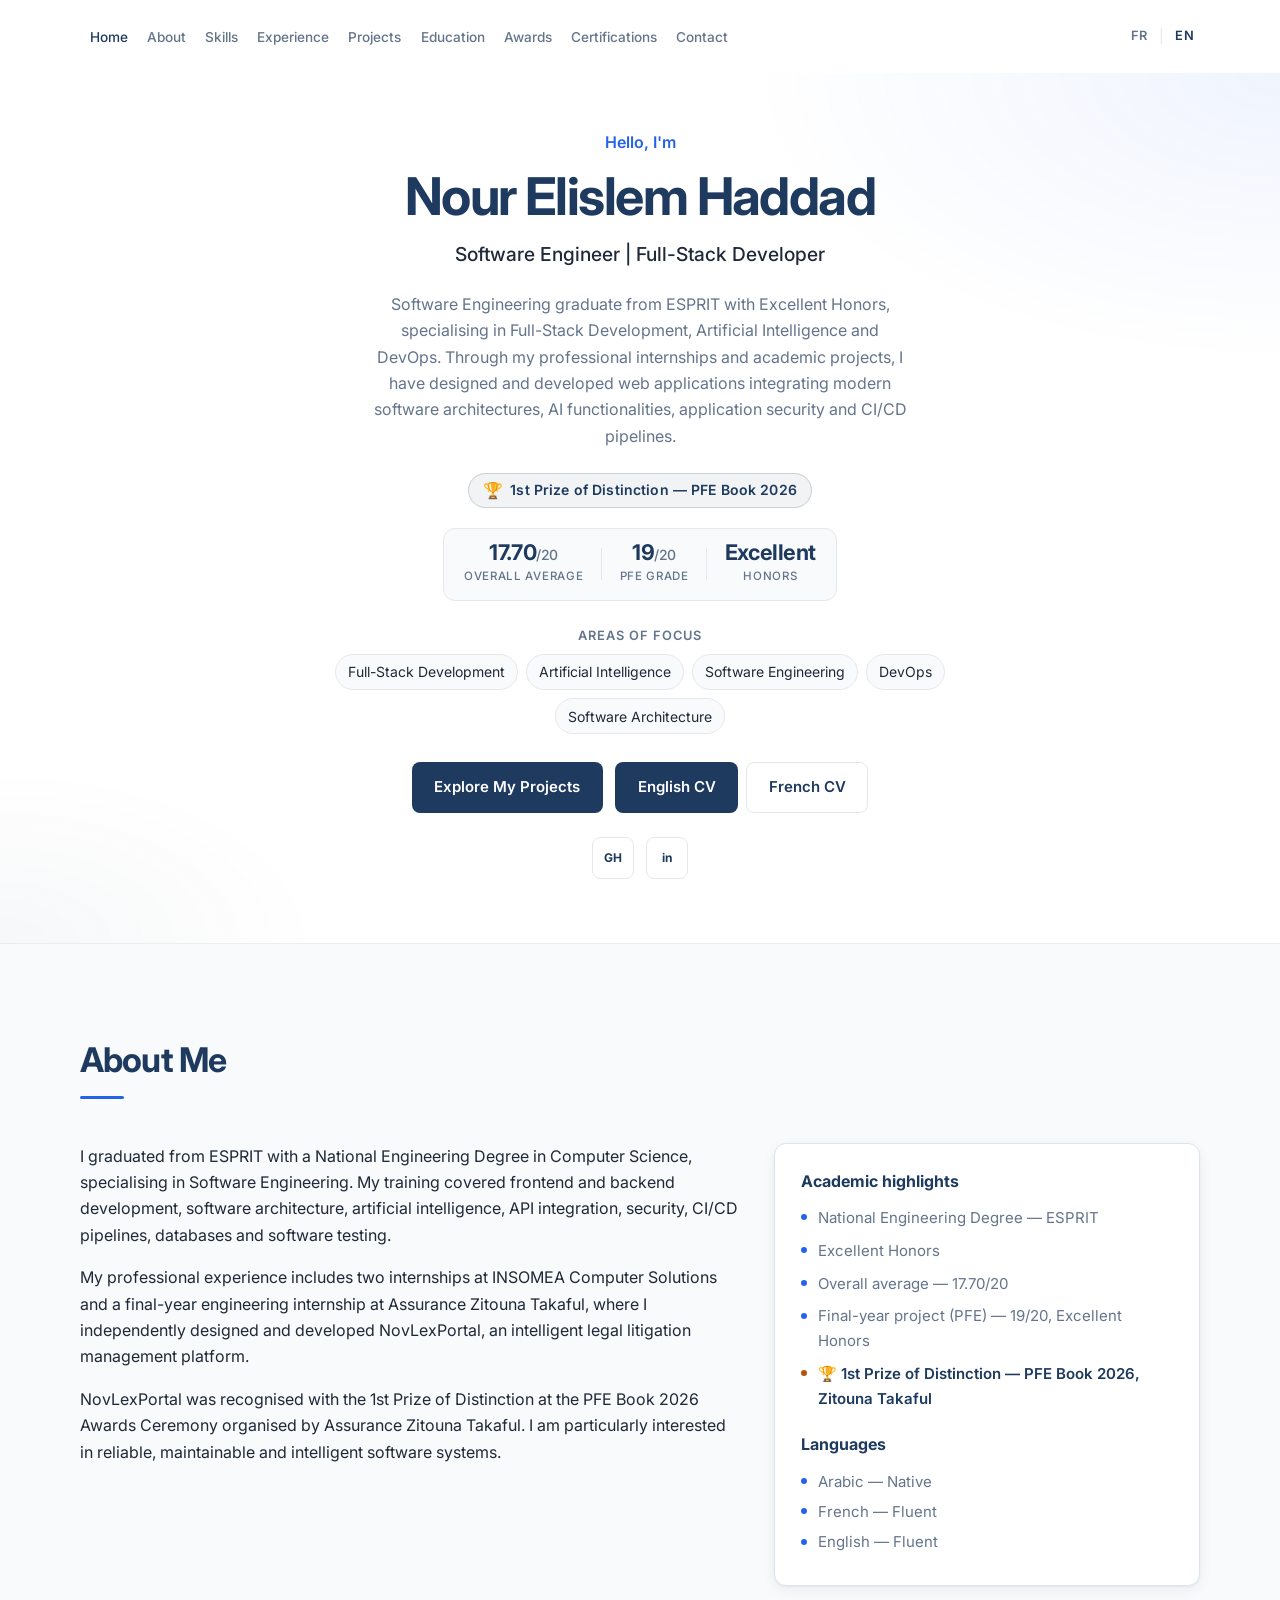
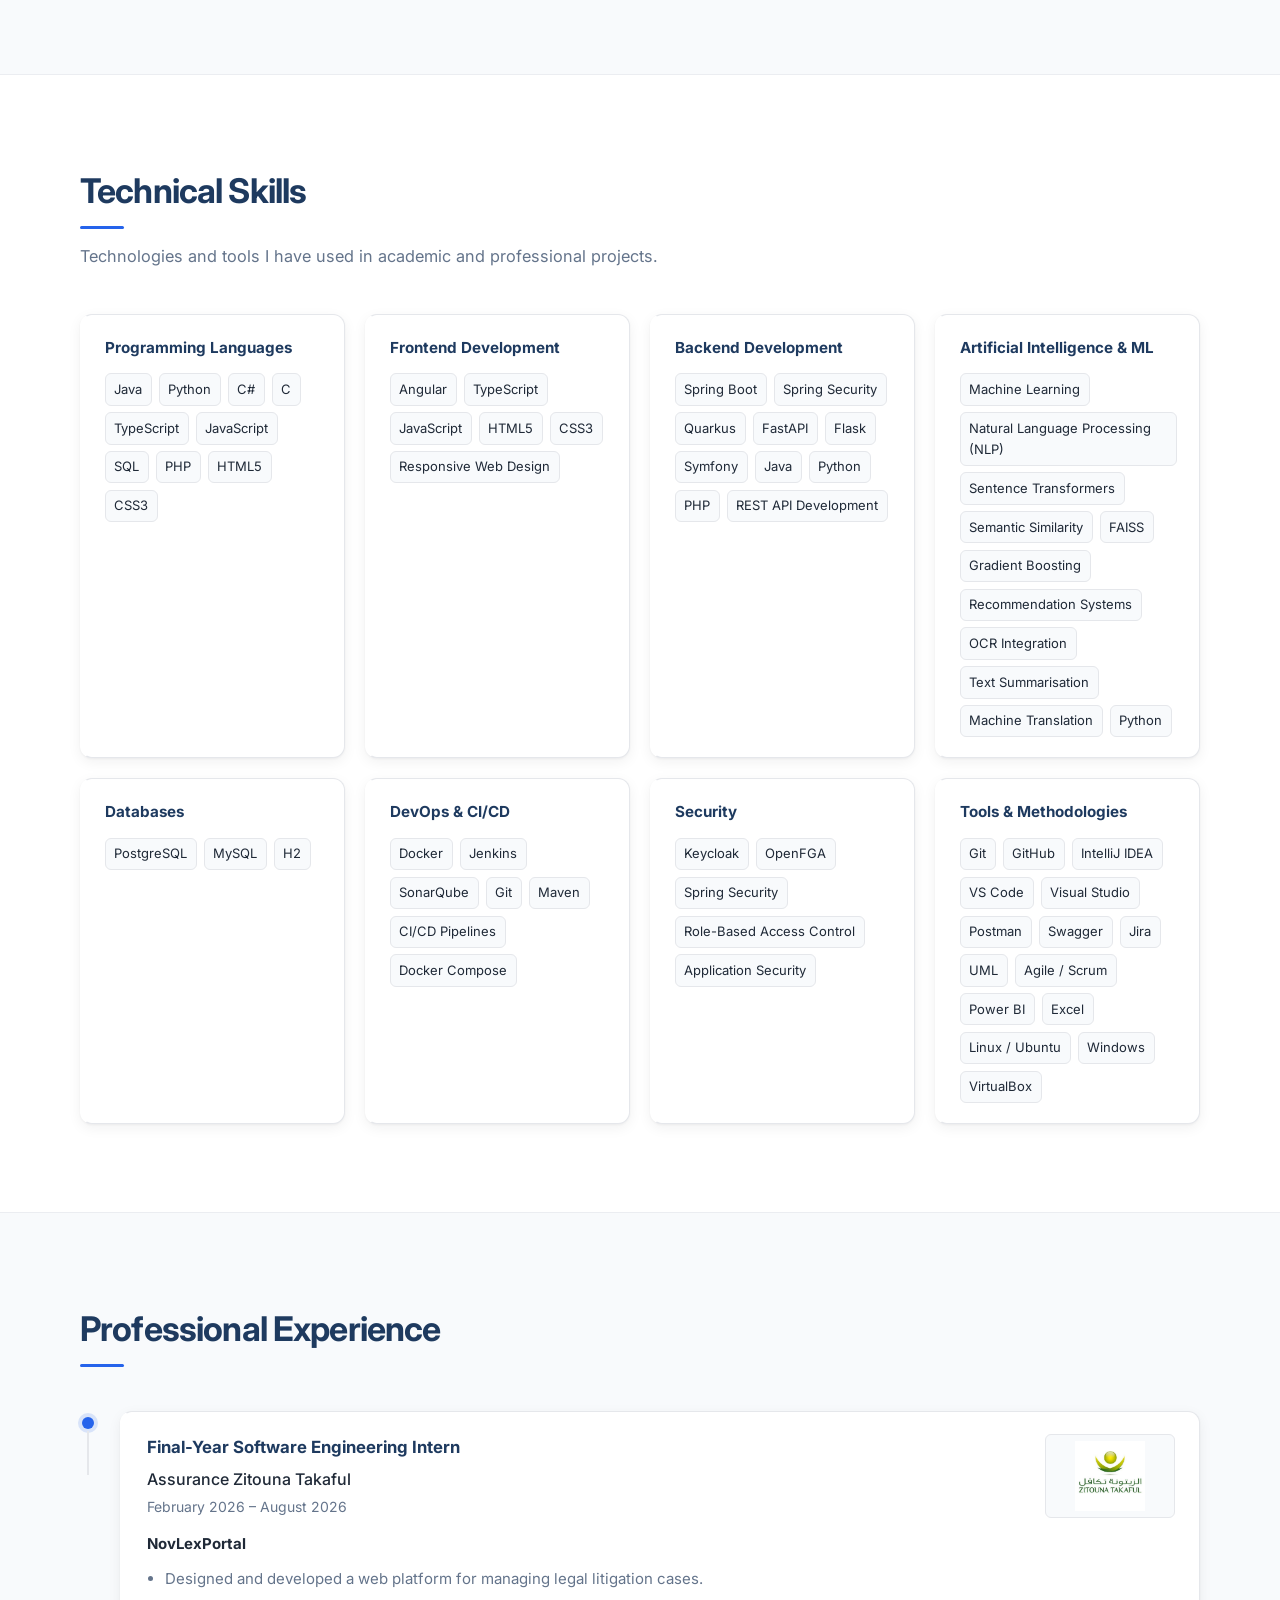
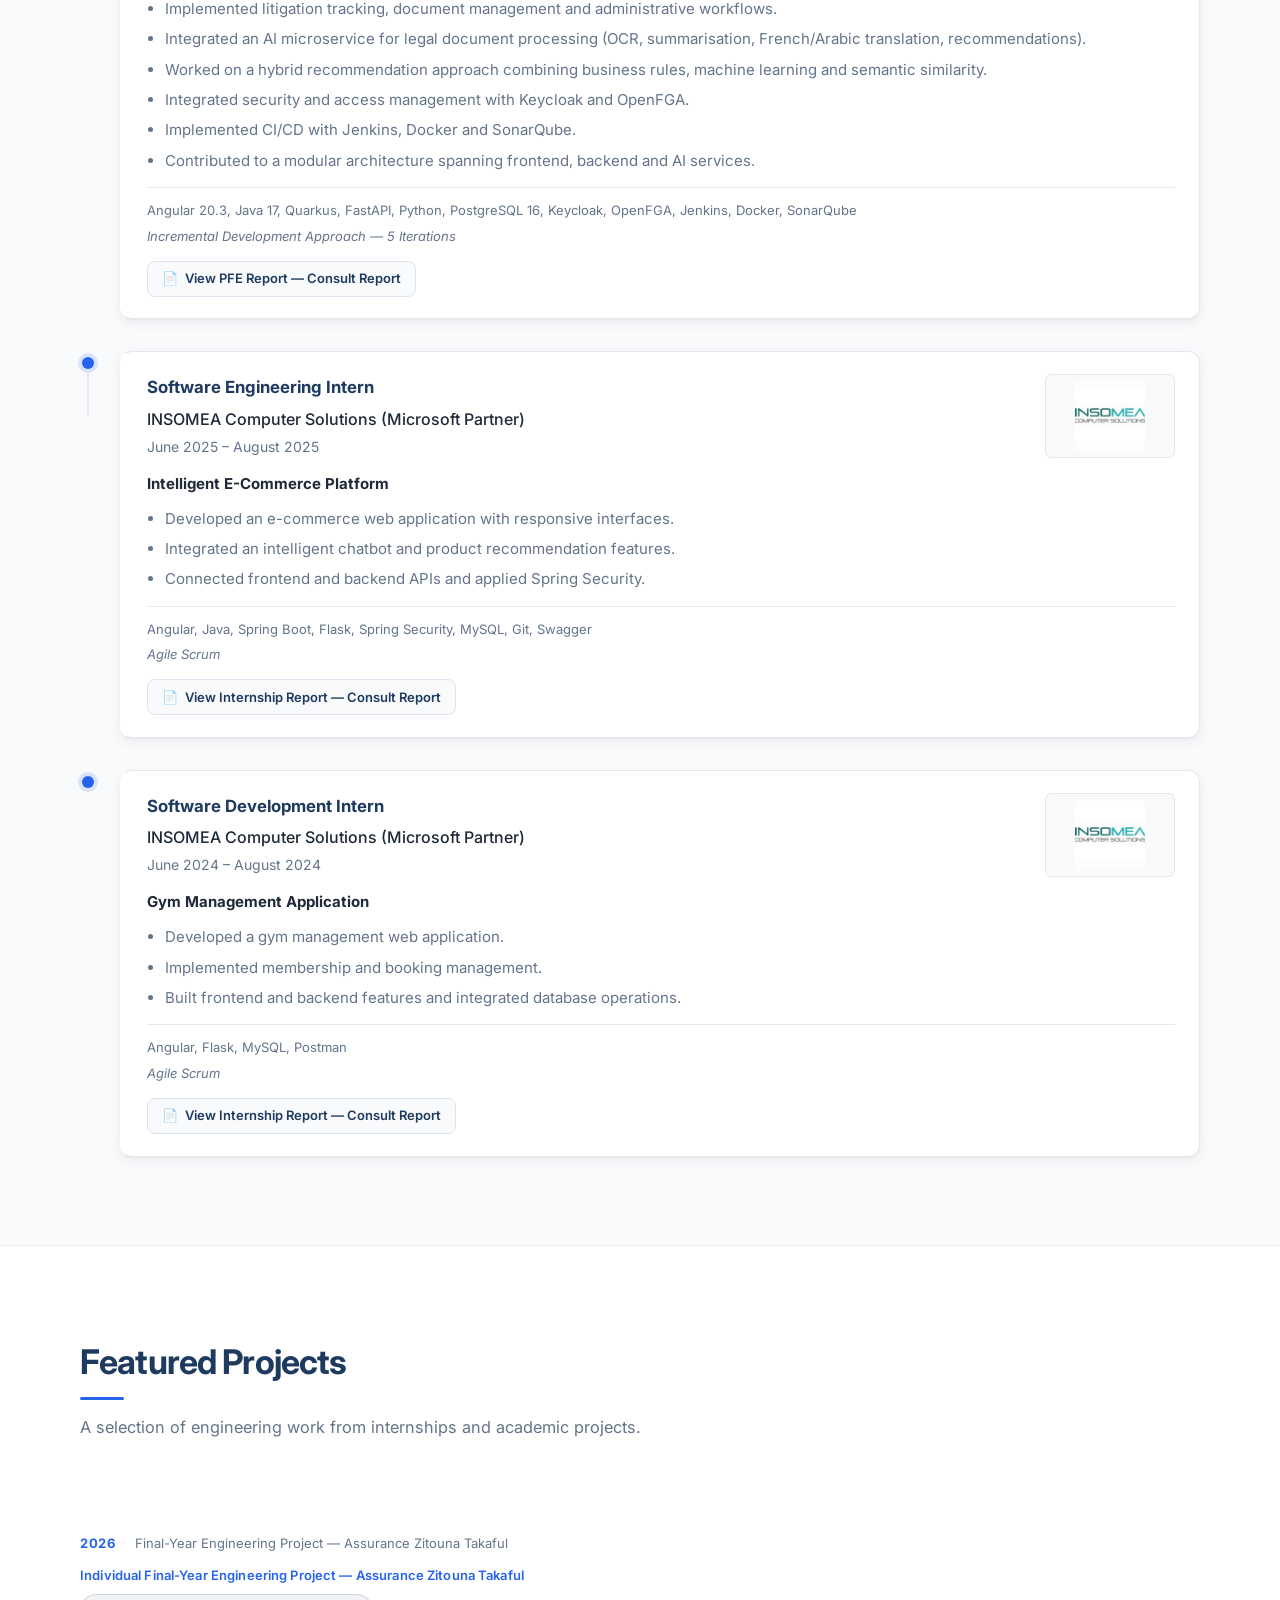
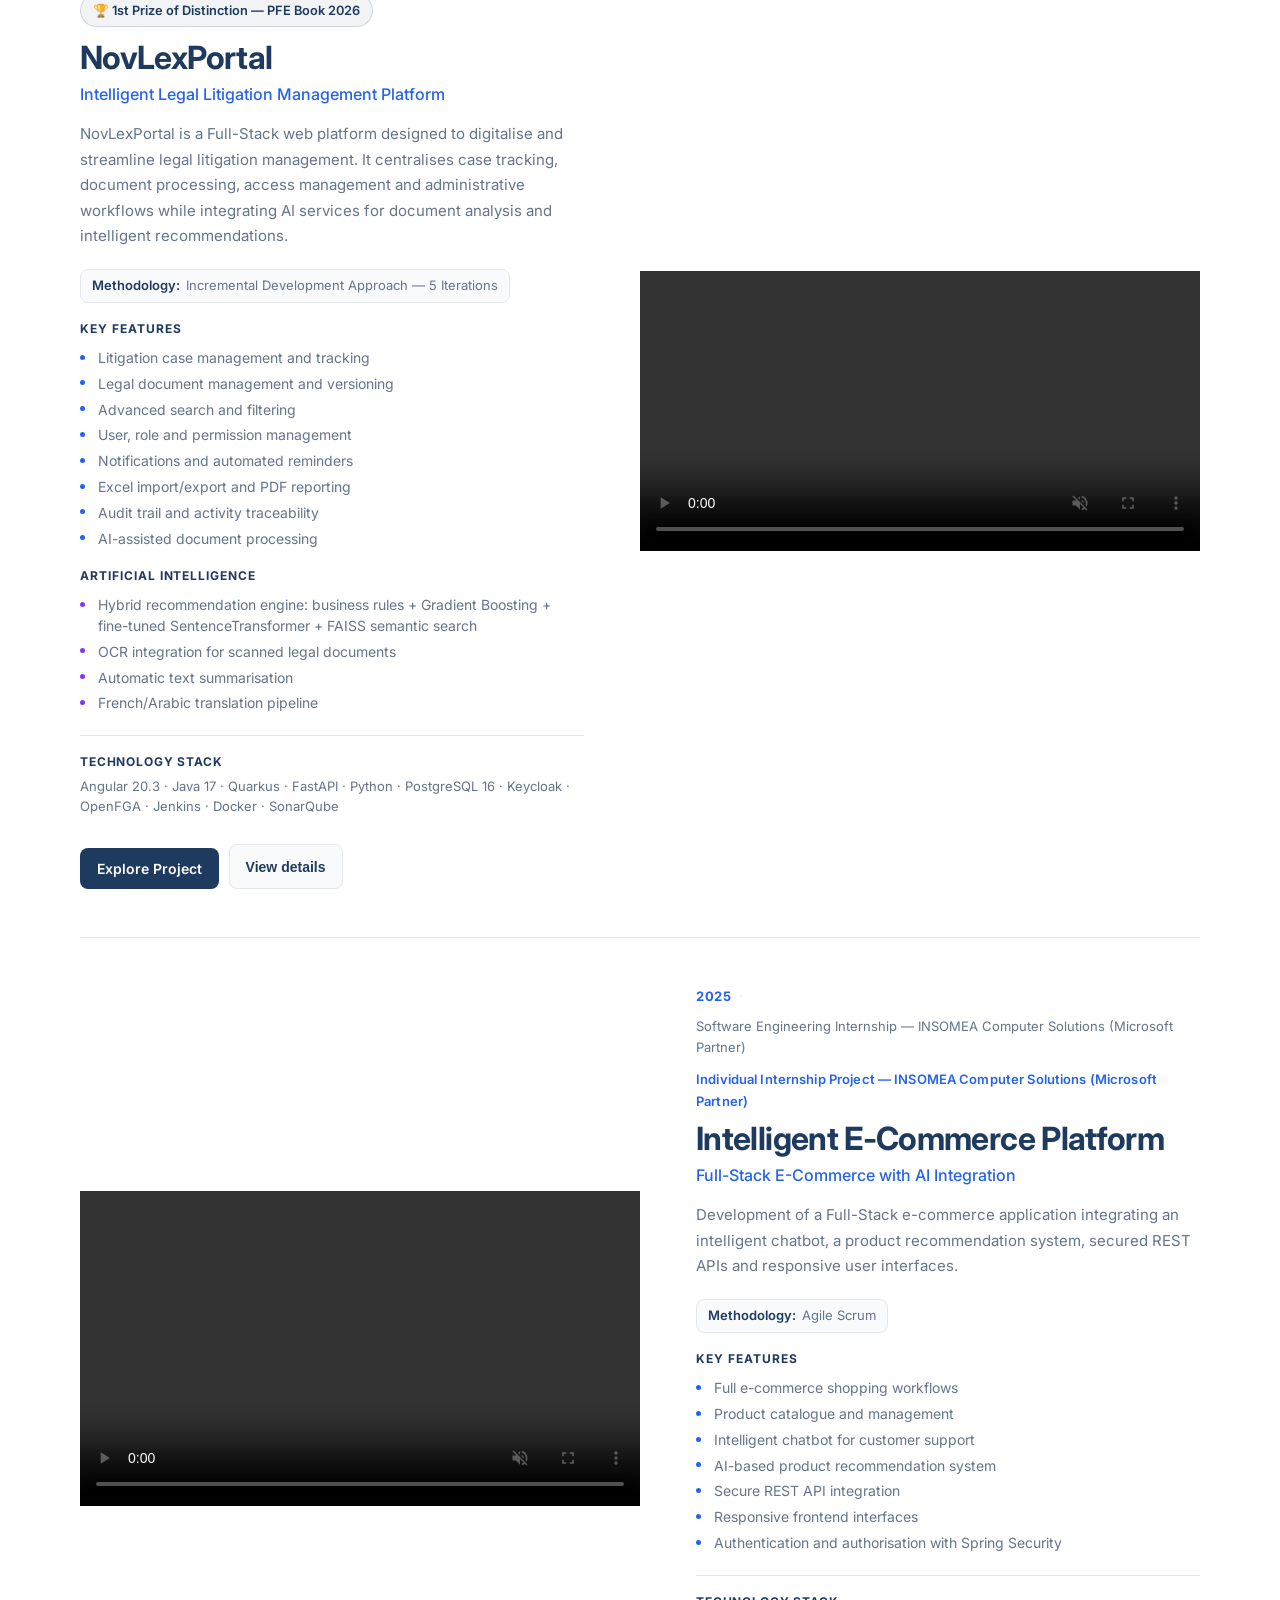
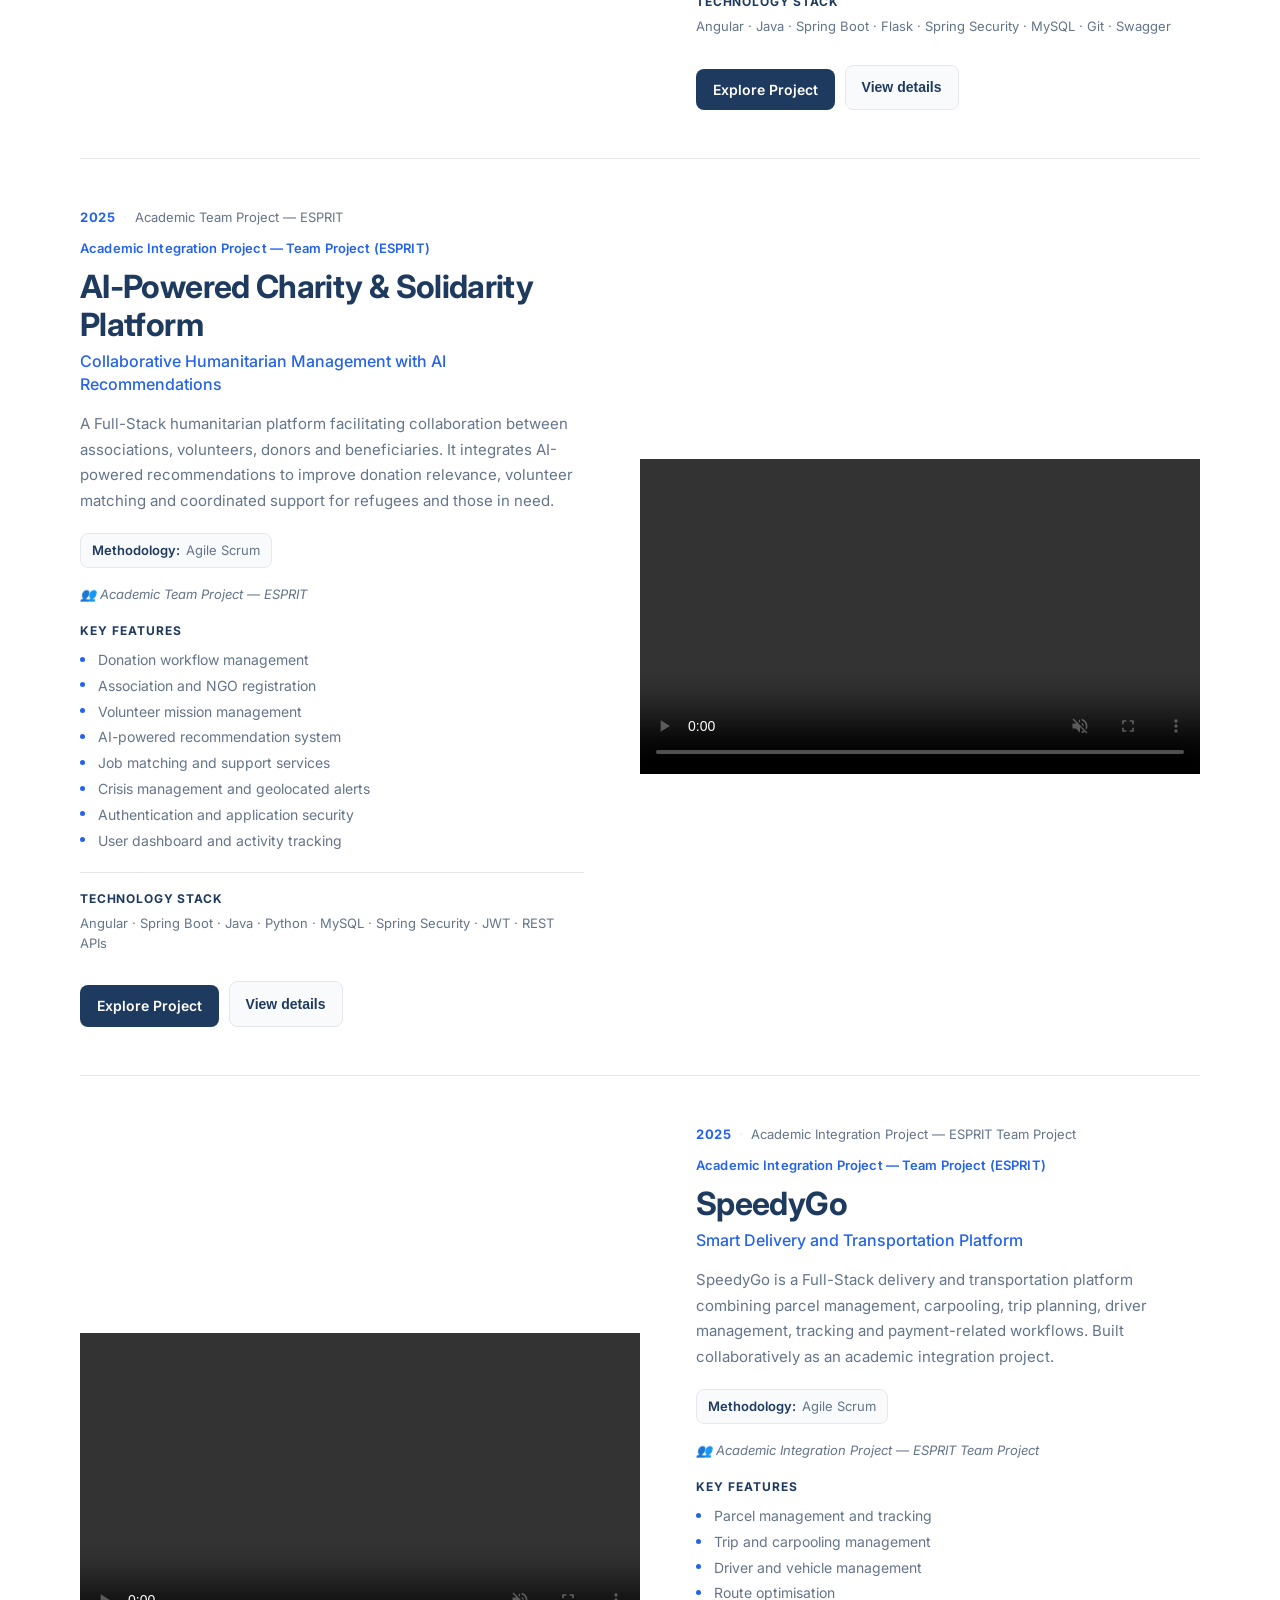
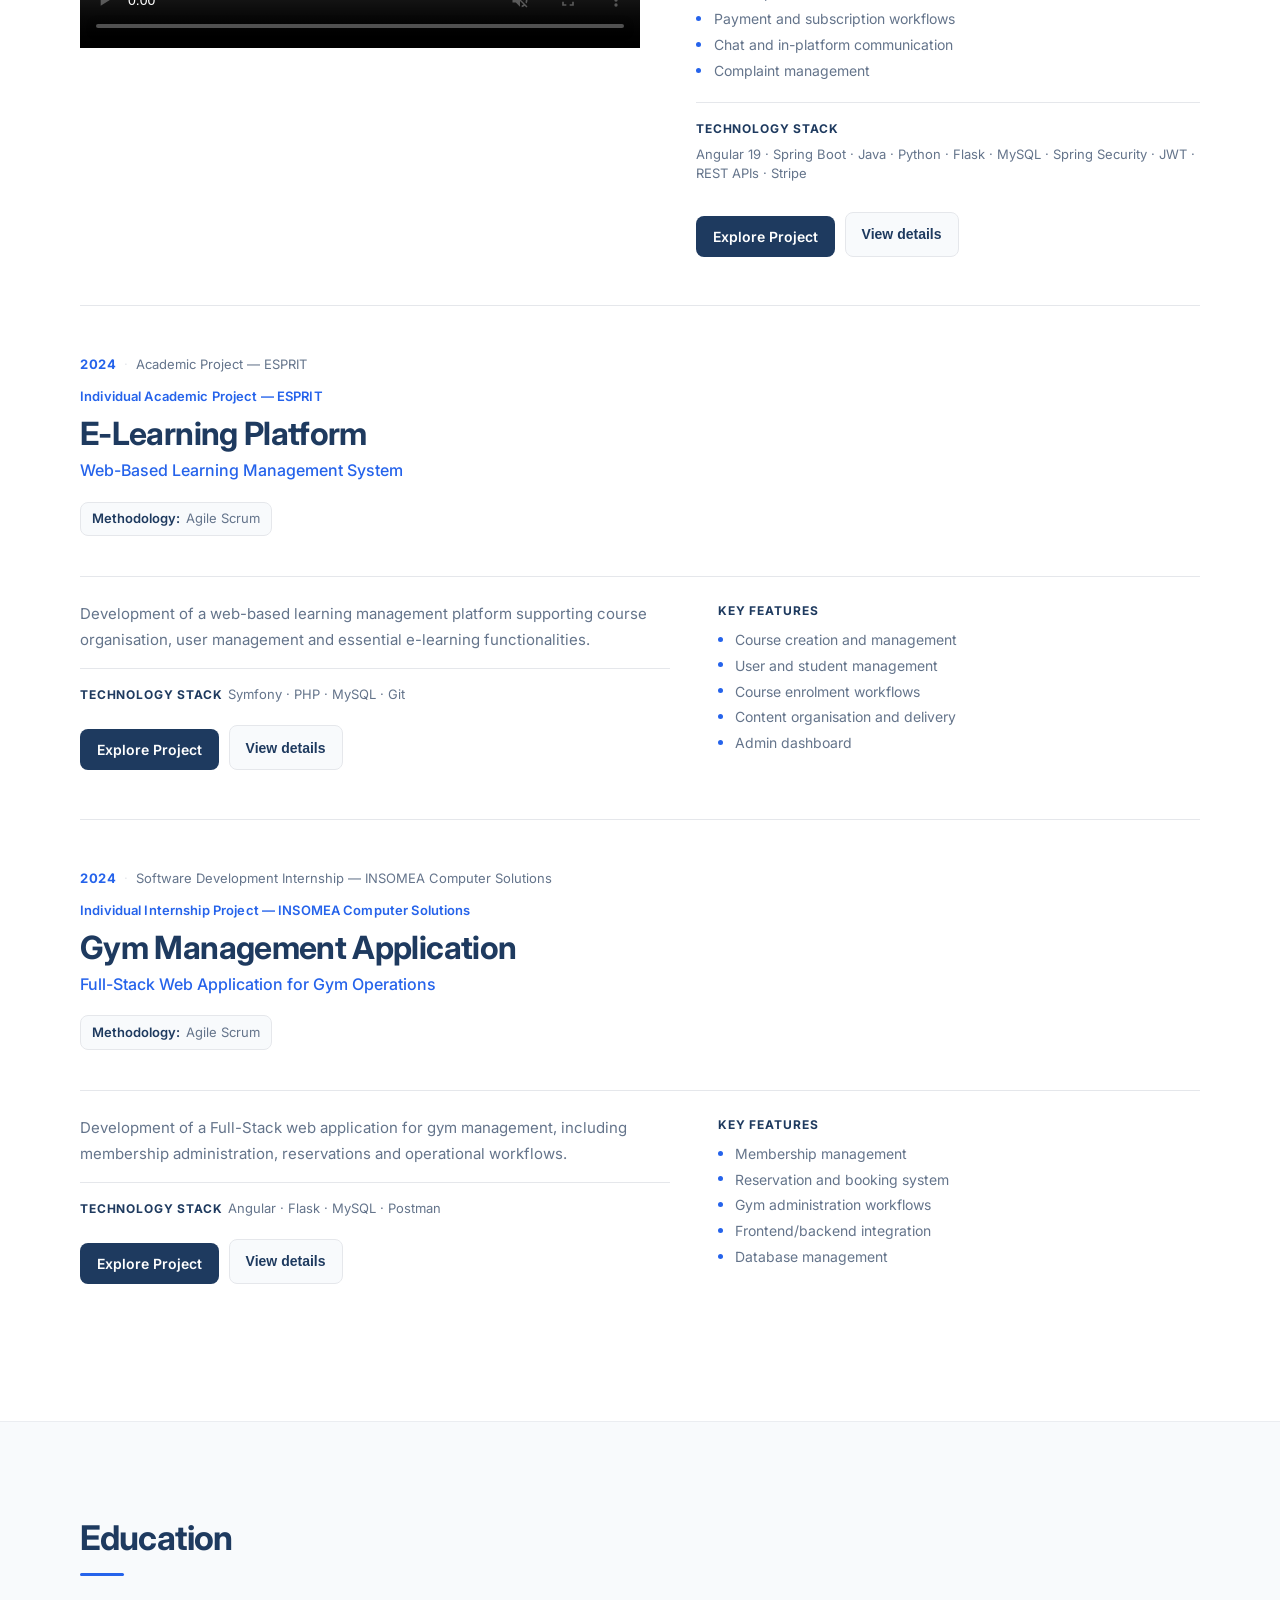
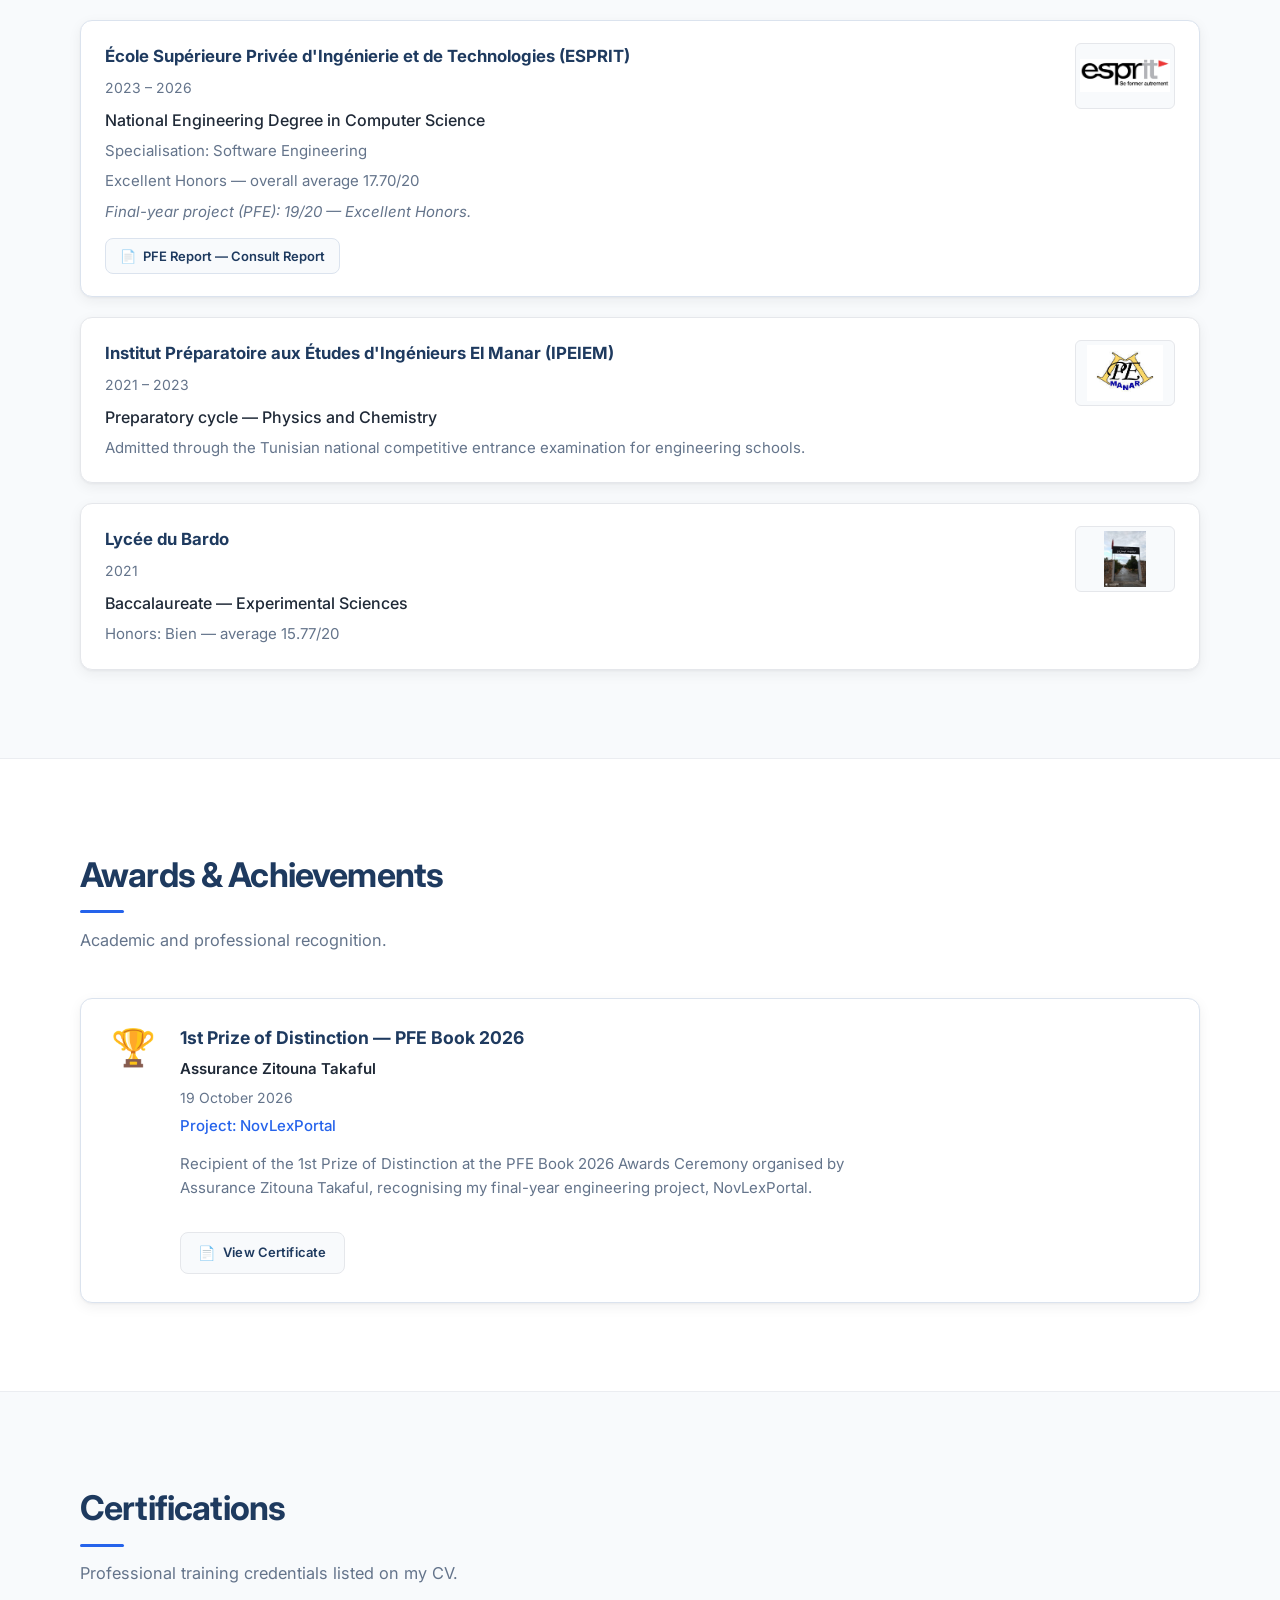
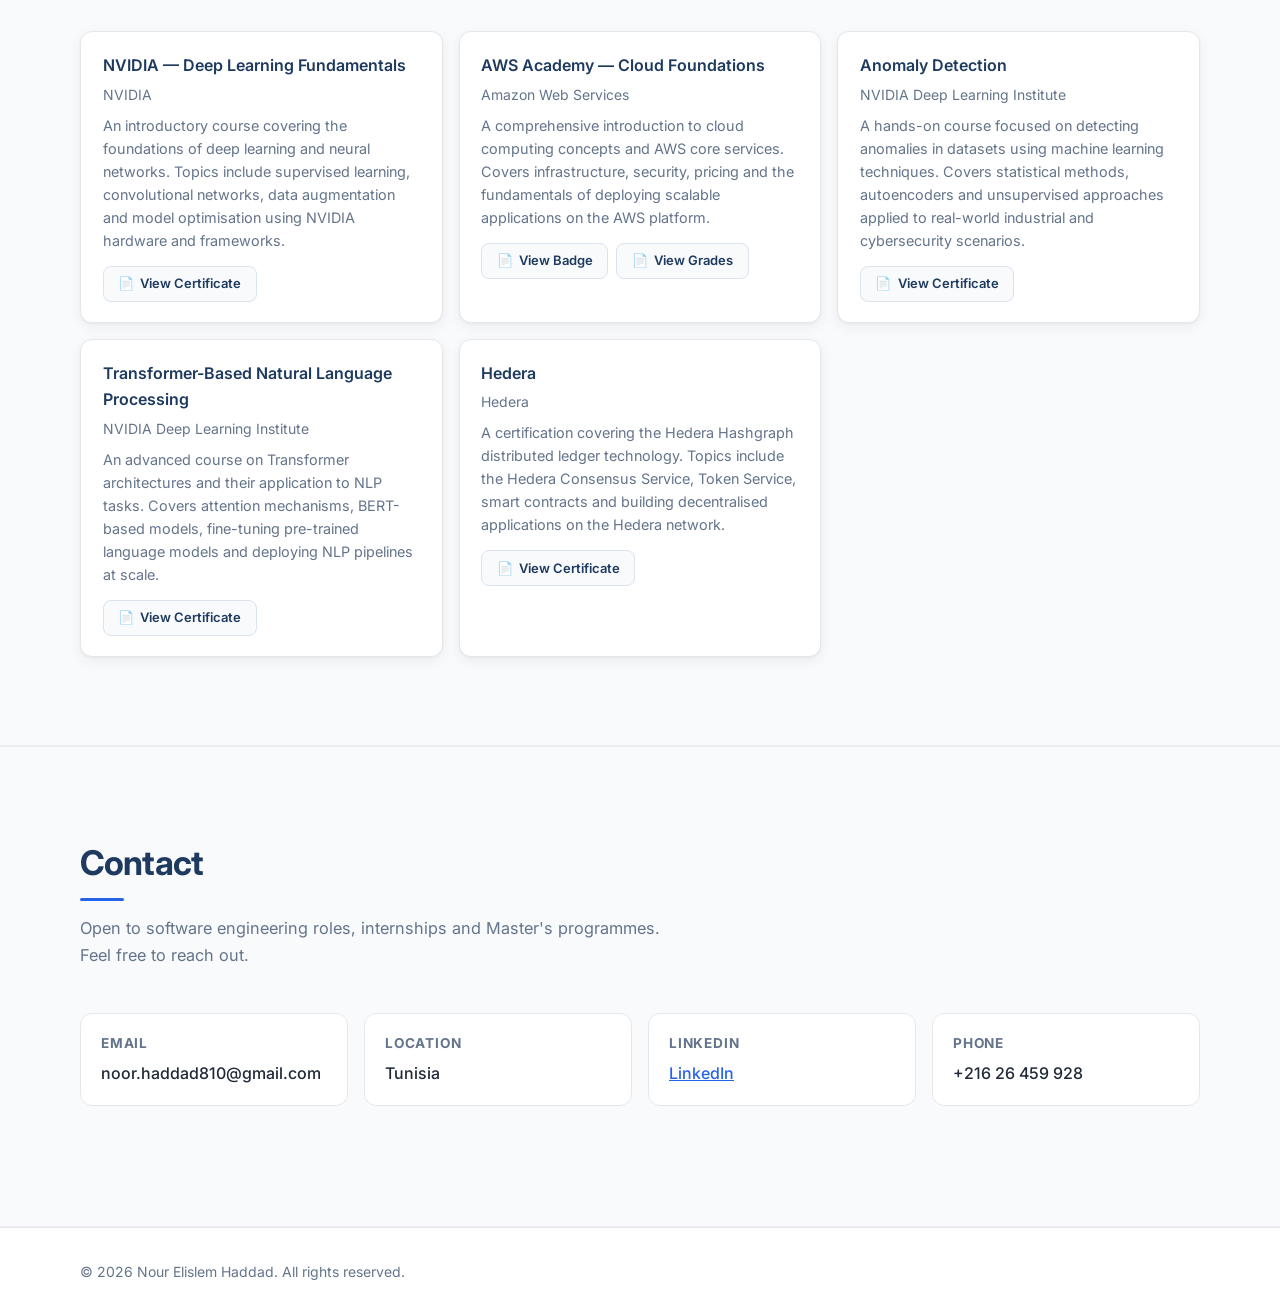
==== index.html @ 72892ca4 "Publish portfolio without videos" ====
<!DOCTYPE html>
<html lang="en">
<head>
    <meta charset="UTF-8">
    <meta name="viewport" content="width=device-width, initial-scale=1.0">
    <meta name="description" content="Portfolio of Nour Elislem Haddad — Software Engineering graduate specialising in full-stack development, AI integration and DevOps.">
    <title>Nour Elislem Haddad | Software Engineer</title>
    <link rel="preconnect" href="https://fonts.googleapis.com">
    <link rel="preconnect" href="https://fonts.gstatic.com" crossorigin>
    <link href="https://fonts.googleapis.com/css2?family=Inter:wght@400;500;600;700&display=swap" rel="stylesheet">
    <link rel="stylesheet" href="style.css">
</head>
<body>
    <a class="skip-link" href="#main" data-i18n="a11y.skip">Skip to main content</a>

    <header class="site-header">
        <div class="header-inner">
            <button type="button" class="nav-toggle" aria-expanded="false" aria-controls="nav-panel"
                data-i18n-attr="aria-label:nav.menuOpen">
                <span class="nav-toggle__bar" aria-hidden="true"></span>
                <span class="nav-toggle__bar" aria-hidden="true"></span>
                <span class="nav-toggle__bar" aria-hidden="true"></span>
            </button>

            <nav id="nav-panel" class="site-nav" aria-label="Primary">
                <ul class="nav-links">
                    <li><a href="#home" data-i18n="nav.home">Home</a></li>
                    <li><a href="#about" data-i18n="nav.about">About</a></li>
                    <li><a href="#skills" data-i18n="nav.skills">Skills</a></li>
                    <li><a href="#experience" data-i18n="nav.experience">Experience</a></li>
                    <li><a href="#projects" data-i18n="nav.projects">Projects</a></li>
                    <li><a href="#education" data-i18n="nav.education">Education</a></li>
                    <li><a href="#awards" data-i18n="nav.awards">Awards</a></li>
                    <li><a href="#certifications" data-i18n="nav.certifications">Certifications</a></li>
                    <li><a href="#contact" data-i18n="nav.contact">Contact</a></li>
                </ul>
                <div class="lang-switch" role="group" aria-label="Language">
                    <button type="button" class="lang-btn" data-lang="fr" aria-pressed="false">FR</button>
                    <span class="lang-divider" aria-hidden="true">|</span>
                    <button type="button" class="lang-btn is-active" data-lang="en" aria-pressed="true">EN</button>
                </div>
            </nav>
        </div>
    </header>

    <main id="main">
        <section id="home" class="section section--hero">
            <div class="container hero-container">
                <div class="hero-text">
                    <p class="greeting" data-i18n="hero.greeting">Hello, I'm</p>
                    <h1 data-i18n="hero.name">Nour Elislem Haddad</h1>
                    <p class="hero-title" data-i18n="hero.title">Software Engineer | Full-Stack Developer</p>
                    <p class="description" data-i18n="hero.intro">
                        Software Engineering graduate passionate about building modern, secure and intelligent web applications.
                    </p>

                    <div class="hero-award-badge" aria-label="Award">
                        <span class="hero-award-badge__icon" aria-hidden="true">🏆</span>
                        <span class="hero-award-badge__text" data-i18n="hero.awardBadge">1st Prize of Distinction — PFE Book 2026</span>
                    </div>

                    <div class="hero-stats" aria-label="Academic results">
                        <div class="hero-stat">
                            <span class="hero-stat__value">17.70<span class="hero-stat__unit">/20</span></span>
                            <span class="hero-stat__label" data-i18n="hero.statAverage">Overall average</span>
                        </div>
                        <div class="hero-stat__divider" aria-hidden="true"></div>
                        <div class="hero-stat">
                            <span class="hero-stat__value">19<span class="hero-stat__unit">/20</span></span>
                            <span class="hero-stat__label" data-i18n="hero.statPfe">PFE grade</span>
                        </div>
                        <div class="hero-stat__divider" aria-hidden="true"></div>
                        <div class="hero-stat">
                            <span class="hero-stat__value" data-i18n="hero.statHonors">Excellent</span>
                            <span class="hero-stat__label" data-i18n="hero.statHonorsLabel">Honors</span>
                        </div>
                    </div>

                    <div class="expertise">
                        <p class="expertise-label" data-i18n="hero.expertiseLabel">Areas of focus</p>
                        <ul id="expertise-list" class="expertise-list"></ul>
                    </div>

                    <div class="hero-actions">
                        <a href="#projects" class="btn btn--primary" data-i18n="hero.ctaProjects">View Projects</a>
                        <div id="hero-cv-dropdown" class="cv-group hero-cv">
                            <a id="cv-download-en" class="btn btn--outline" href="assets/cv/CV_Nour_Elislem_Haddad_EN.pdf" target="_blank" rel="noopener noreferrer" download="CV_Nour_Elislem_Haddad_EN.pdf">English CV</a>
                            <a id="cv-download-fr" class="btn btn--outline" href="assets/cv/CV_Nour_Elislem_Haddad_FR.pdf" target="_blank" rel="noopener noreferrer" download="CV_Nour_Elislem_Haddad_FR.pdf">French CV</a>
                        </div>
                    </div>

                    <div class="hero-social">
                        <a data-social="github" class="social-link" href="#" target="_blank" rel="noopener noreferrer">
                            <span class="social-icon" aria-hidden="true">GH</span>
                            <span class="sr-only">GitHub</span>
                        </a>
                        <a data-social="linkedin" class="social-link" href="#" target="_blank" rel="noopener noreferrer">
                            <span class="social-icon" aria-hidden="true">in</span>
                            <span class="sr-only">LinkedIn</span>
                        </a>
                        
                    </div>
                </div>

            </div>
        </section>

        <section id="about" class="section section--alt">
            <div class="container">
                <header class="section-header reveal">
                    <h2 data-i18n="about.title">About Me</h2>
                </header>
                <div class="about-grid reveal">
                    <div class="about-prose">
                        <p data-i18n="about.p1"></p>
                        <p data-i18n="about.p2"></p>
                        <p data-i18n="about.p3"></p>
                    </div>
                    <aside class="highlights-card">
                        <h3 data-i18n="about.highlightsTitle">Academic highlights</h3>
                        <ul class="highlights-list">
                            <li data-i18n="about.highlightDegree"></li>
                            <li data-i18n="about.highlightHonors"></li>
                            <li data-i18n="about.highlightAverage"></li>
                            <li data-i18n="about.highlightPfe"></li>
                            <li class="highlights-list__award" data-i18n="about.highlightAward"></li>
                        </ul>
                        <h3 class="highlights-sub" data-i18n="about.languagesTitle">Languages</h3>
                        <ul class="highlights-list highlights-list--compact">
                            <li data-i18n="about.langAr"></li>
                            <li data-i18n="about.langFr"></li>
                            <li data-i18n="about.langEn"></li>
                        </ul>
                    </aside>
                </div>
            </div>
        </section>

        <section id="skills" class="section">
            <div class="container">
                <header class="section-header reveal">
                    <h2 data-i18n="skills.title">Technical Skills</h2>
                    <p class="section-lead" data-i18n="skills.subtitle"></p>
                </header>
                <div id="skills-grid" class="skills-grid reveal-group"></div>
            </div>
        </section>

        <section id="experience" class="section section--alt">
            <div class="container">
                <header class="section-header reveal">
                    <h2 data-i18n="experience.title">Professional Experience</h2>
                </header>
                <div id="experience-list" class="timeline reveal-group"></div>
            </div>
        </section>

        <section id="projects" class="section">
            <div class="container">
                <header class="section-header reveal">
                    <h2 data-i18n="projects.title">Featured Projects</h2>
                    <p class="section-lead" data-i18n="projects.subtitle"></p>
                </header>
                <div id="projects-grid" class="projects-grid reveal-group"></div>
            </div>
        </section>

        <section id="education" class="section section--alt">
            <div class="container">
                <header class="section-header reveal">
                    <h2 data-i18n="education.title">Education</h2>
                </header>
                <div id="education-list" class="education-grid reveal-group"></div>
            </div>
        </section>

        <section id="awards" class="section">
            <div class="container">
                <header class="section-header reveal">
                    <h2 id="awards-title" data-i18n="awards.title">Awards &amp; Achievements</h2>
                    <p class="section-lead" id="awards-subtitle" data-i18n="awards.subtitle"></p>
                </header>
                <div class="awards-grid reveal-group">
                    <article class="award-card">
                        <div class="award-card__icon" aria-hidden="true">🏆</div>
                        <div class="award-card__body">
                            <h3 id="awards-item1-title" class="award-card__title" data-i18n="awards.item1Title">1st Prize of Distinction — PFE Book 2026</h3>
                            <p class="award-card__org" id="awards-item1-org" data-i18n="awards.item1Org">Assurance Zitouna Takaful</p>
                            <p class="award-card__date" id="awards-item1-date" data-i18n="awards.item1Date">19 October 2026</p>
                            <p class="award-card__project" id="awards-item1-project" data-i18n="awards.item1Project">Project: NovLexPortal</p>
                            <p class="award-card__desc" id="awards-item1-desc" data-i18n="awards.item1Desc"></p>
                            <div class="report-link-wrap" style="margin-top:0.85rem;">
                                <a href="assets/images/Certificat_Prix_Distinction_PFE_Book_2026_Nour_Elislem_Haddad.pdf"
                                   target="_blank" rel="noopener noreferrer"
                                   class="report-link award-cert-link"
                                   data-i18n-attr="aria-label:awards.certAlt">
                                    <span aria-hidden="true">📄</span>
                                    <span class="award-cert-label" data-i18n="awards.certLabel">View Certificate</span>
                                </a>
                            </div>
                        </div>
                    </article>
                </div>
            </div>
        </section>

        <section id="certifications" class="section section--alt">
            <div class="container">
                <header class="section-header reveal">
                    <h2 data-i18n="certifications.title">Certifications</h2>
                    <p class="section-lead" data-i18n="certifications.subtitle"></p>
                </header>
                <div id="certifications-list" class="cert-grid reveal-group"></div>
            </div>
        </section>

        <section id="contact" class="section section--alt">
            <div class="container">
                <header class="section-header reveal">
                    <h2 data-i18n="contact.title">Contact</h2>
                    <p class="section-lead" data-i18n="contact.subtitle"></p>
                </header>
                <div class="contact-grid reveal-group">
                    <div class="contact-card">
                        <h3 data-i18n="contact.email">Email</h3>
                        <p>noor.haddad810@gmail.com</p>
                    </div>
                    <div class="contact-card">
                        <h3 data-i18n="contact.location">Location</h3>
                        <p id="contact-location">Tunisia</p>
                    </div>
                    <div class="contact-card">
                        <h3 data-i18n="contact.linkedin">LinkedIn</h3>
                        <p><a data-social="linkedin" href="#" target="_blank" rel="noopener noreferrer" class="text-link">LinkedIn</a></p>
                    </div>
                    <div class="contact-card">
                        <h3 data-i18n="contact.phone">Phone</h3>
                        <p>+216 26 459 928</p>
                    </div>
                </div>
            </div>
        </section>
    </main>

    <footer class="site-footer">
        <div class="container footer-inner">
            <p>&copy; <span id="year"></span> Nour Elislem Haddad. <span data-i18n="footer.rights">All rights reserved.</span></p>
        </div>
    </footer>

    <div id="project-modal" class="modal" hidden role="dialog" aria-modal="true" aria-labelledby="project-modal-title">
        <div class="modal-backdrop" tabindex="-1"></div>
        <div class="modal-dialog">
            <button type="button" class="modal-close" data-i18n-attr="aria-label:projects.close">&times;</button>
            <div id="project-modal-body" class="modal-body"></div>
        </div>
    </div>

    <script src="script.js"></script>
</body>
</html>
---- style.css ----
:root {
    --color-bg: #ffffff;
    --color-bg-alt: #f8fafc;
    --color-primary: #1e3a5f;
    --color-accent: #2563eb;
    --color-accent-soft: rgba(37, 99, 235, 0.08);
    --color-text: #1f2937;
    --color-text-muted: #64748b;
    --color-border: #e5e7eb;
    --color-border-strong: #dbe3ee;
    --color-surface: #ffffff;
    --radius-sm: 8px;
    --radius-md: 12px;
    --radius-lg: 18px;
    --shadow-sm: 0 1px 3px rgba(15, 23, 42, 0.05), 0 4px 14px rgba(15, 23, 42, 0.06);
    --shadow-md: 0 8px 24px rgba(15, 23, 42, 0.09), 0 2px 8px rgba(15, 23, 42, 0.05);
    --shadow-lift: 0 16px 40px rgba(15, 23, 42, 0.12), 0 4px 12px rgba(37, 99, 235, 0.08);
    --header-height: 72px;
    --container: min(1120px, 92vw);
    --font: "Inter", system-ui, -apple-system, "Segoe UI", Roboto, sans-serif;
    --transition: 0.2s ease;
    --transition-slow: 0.4s ease;
    --section-gap: clamp(4rem, 8vw, 5.5rem);
}

*,
*::before,
*::after {
    margin: 0;
    padding: 0;
    box-sizing: border-box;
}

html {
    scroll-behavior: smooth;
    scroll-padding-top: calc(var(--header-height) + 16px);
}

@media (prefers-reduced-motion: reduce) {
    html {
        scroll-behavior: auto;
    }

    *,
    *::before,
    *::after {
        animation-duration: 0.01ms !important;
        transition-duration: 0.01ms !important;
    }
}

body {
    font-family: var(--font);
    background-color: var(--color-bg);
    color: var(--color-text);
    line-height: 1.65;
    font-size: 16px;
    -webkit-font-smoothing: antialiased;
    text-rendering: optimizeLegibility;
}

body.nav-open,
body.modal-open {
    overflow: hidden;
}

img {
    max-width: 100%;
    height: auto;
    display: block;
}

a {
    color: var(--color-accent);
}

a:hover {
    color: var(--color-primary);
}

:focus-visible {
    outline: 2px solid var(--color-accent);
    outline-offset: 3px;
}

.sr-only {
    position: absolute;
    width: 1px;
    height: 1px;
    padding: 0;
    margin: -1px;
    overflow: hidden;
    clip: rect(0, 0, 0, 0);
    white-space: nowrap;
    border: 0;
}

.hidden {
    display: none !important;
}

.skip-link {
    position: absolute;
    left: -999px;
    top: 12px;
    z-index: 1000;
    background: var(--color-primary);
    color: #fff;
    padding: 10px 16px;
    border-radius: var(--radius-sm);
    text-decoration: none;
}

.skip-link:focus {
    left: 12px;
}

.container {
    width: var(--container);
    margin-inline: auto;
}

.section {
    padding: var(--section-gap) 0;
}

.section--alt {
    background: var(--color-bg-alt);
    border-block: 1px solid rgba(229, 231, 235, 0.65);
}

.section-header {
    margin-bottom: 2.75rem;
    max-width: 40rem;
}

.section-header h2 {
    font-size: clamp(1.75rem, 3vw, 2.125rem);
    color: var(--color-primary);
    font-weight: 700;
    letter-spacing: -0.025em;
    margin-bottom: 0.85rem;
    position: relative;
    padding-bottom: 0.65rem;
}

.section-header h2::after {
    content: "";
    position: absolute;
    left: 0;
    bottom: 0;
    width: 2.75rem;
    height: 3px;
    border-radius: 999px;
    background: var(--color-accent);
}

.section-lead {
    color: var(--color-text-muted);
    font-size: 1.02rem;
    max-width: 38rem;
}

/* Header */

.site-header {
    position: sticky;
    top: 0;
    z-index: 100;
    background: rgba(255, 255, 255, 0.94);
    backdrop-filter: blur(10px);
    border-bottom: 1px solid transparent;
    transition: border-color var(--transition), box-shadow var(--transition);
}

.site-header--scrolled {
    border-color: var(--color-border);
    box-shadow: 0 1px 0 rgba(255, 255, 255, 0.8), var(--shadow-sm);
}

.header-inner {
    width: var(--container);
    margin-inline: auto;
    min-height: var(--header-height);
    display: flex;
    align-items: center;
    justify-content: center;
    gap: 1rem;
}

.brand {
    font-weight: 600;
    font-size: 1.05rem;
    color: var(--color-primary);
    text-decoration: none;
    white-space: nowrap;
}

.site-nav {
    display: flex;
    align-items: center;
    gap: 1.5rem;
    width: 100%;
    justify-content: space-between;
}

.nav-links {
    display: flex;
    flex-wrap: nowrap;
    gap: 0;
    list-style: none;
    align-items: center;
    white-space: nowrap;
    overflow-x: auto;
    scrollbar-width: none;
}

.nav-links::-webkit-scrollbar {
    display: none;
}

.nav-links a {
    text-decoration: none;
    color: var(--color-text-muted);
    font-size: 0.85rem;
    font-weight: 500;
    padding: 0.35rem 0.6rem;
    border-radius: 4px;
    transition: color var(--transition);
    white-space: nowrap;
}

.nav-links a:hover {
    color: var(--color-primary);
}

.lang-switch {
    display: flex;
    align-items: center;
    gap: 0.35rem;
    margin-left: 0.5rem;
}

.lang-divider {
    color: var(--color-border);
    font-size: 0.85rem;
}

.lang-btn {
    border: none;
    background: transparent;
    font: inherit;
    font-size: 0.8rem;
    font-weight: 600;
    letter-spacing: 0.04em;
    color: var(--color-text-muted);
    cursor: pointer;
    padding: 0.25rem 0.35rem;
    border-radius: 4px;
}

.lang-btn.is-active {
    color: var(--color-primary);
}

.lang-btn:hover {
    color: var(--color-accent);
}

.nav-toggle {
    display: none;
    flex-direction: column;
    justify-content: center;
    gap: 5px;
    width: 44px;
    height: 44px;
    border: 1px solid var(--color-border);
    border-radius: var(--radius-sm);
    background: var(--color-surface);
    cursor: pointer;
}

.nav-toggle__bar {
    display: block;
    width: 20px;
    height: 2px;
    margin-inline: auto;
    background: var(--color-primary);
    border-radius: 1px;
}

@media (max-width: 960px) {
    .nav-toggle {
        display: flex;
        margin-left: auto;
    }

    .site-nav {
        position: fixed;
        inset: var(--header-height) 0 auto 0;
        flex-direction: column;
        align-items: stretch;
        background: var(--color-bg);
        border-bottom: 1px solid var(--color-border);
        padding: 1rem 4vw 1.25rem;
        transform: translateY(-120%);
        opacity: 0;
        pointer-events: none;
        transition: transform var(--transition), opacity var(--transition);
        box-shadow: var(--shadow-md);
    }

    .site-nav.is-open {
        transform: translateY(0);
        opacity: 1;
        pointer-events: auto;
    }

    .nav-links {
        flex-direction: column;
        align-items: flex-start;
        gap: 0.15rem;
    }

    .nav-links a {
        display: block;
        width: 100%;
        padding: 0.65rem 0;
    }

    .lang-switch {
        margin-left: 0;
        margin-top: 0.75rem;
        padding-top: 0.75rem;
        border-top: 1px solid var(--color-border);
    }
}

/* Buttons */

.btn {
    display: inline-flex;
    align-items: center;
    justify-content: center;
    gap: 0.35rem;
    padding: 0.75rem 1.35rem;
    border-radius: var(--radius-sm);
    font-weight: 600;
    font-size: 0.9375rem;
    text-decoration: none;
    border: 1px solid transparent;
    cursor: pointer;
    transition: background var(--transition), color var(--transition), border-color var(--transition);
}

.btn--primary {
    background: var(--color-primary);
    color: #fff;
}

.btn--primary:hover {
    background: var(--color-accent);
    color: #fff;
}

.btn--outline {
    background: transparent;
    color: var(--color-primary);
    border-color: var(--color-border);
}

.btn--outline:hover {
    border-color: var(--color-accent);
    color: var(--color-accent);
}

.btn--secondary {
    background: var(--color-bg-alt);
    color: var(--color-primary);
    border-color: var(--color-border);
}

.btn--secondary:hover {
    border-color: var(--color-accent);
    color: var(--color-accent);
}

.btn--sm {
    padding: 0.5rem 1rem;
    font-size: 0.875rem;
}

/* Hero */

.section--hero {
    padding-top: 3.5rem;
    padding-bottom: 4rem;
    min-height: calc(100vh - var(--header-height));
    display: flex;
    align-items: center;
}

.hero-container {
    display: grid;
    grid-template-columns: 1fr;
    gap: 0;
    align-items: center;
    max-width: 720px;
    margin-inline: auto;
    text-align: center;
}

.greeting {
    color: var(--color-accent);
    font-weight: 600;
    font-size: 1rem;
    margin-bottom: 0.75rem;
}

.hero-text h1 {
    font-size: clamp(2.25rem, 4.5vw, 3.25rem);
    line-height: 1.15;
    color: var(--color-primary);
    font-weight: 700;
    letter-spacing: -0.03em;
    margin-bottom: 0.75rem;
}

.hero-title {
    font-size: 1.2rem;
    font-weight: 500;
    color: var(--color-text);
    margin-bottom: 1.25rem;
}

.description {
    color: var(--color-text-muted);
    max-width: 34rem;
    margin-bottom: 1.5rem;
}

.expertise-label {
    font-size: 0.8rem;
    text-transform: uppercase;
    letter-spacing: 0.08em;
    font-weight: 600;
    color: var(--color-text-muted);
    margin-bottom: 0.5rem;
}

.expertise-list {
    list-style: none;
    display: flex;
    flex-wrap: wrap;
    gap: 0.5rem;
    margin-bottom: 1.75rem;
}

.expertise-list li {
    font-size: 0.875rem;
    padding: 0.35rem 0.75rem;
    background: var(--color-bg-alt);
    border: 1px solid var(--color-border);
    border-radius: 999px;
    color: var(--color-text);
}

.hero-actions {
    display: flex;
    flex-wrap: wrap;
    gap: 0.75rem;
    margin-bottom: 1.5rem;
}

.hero-cv {
    display: flex;
    flex-wrap: wrap;
    gap: 0.5rem;
}

.hero-social {
    display: flex;
    gap: 0.75rem;
}

.social-link {
    display: inline-flex;
    align-items: center;
    justify-content: center;
    width: 42px;
    height: 42px;
    border-radius: var(--radius-sm);
    border: 1px solid var(--color-border);
    text-decoration: none;
    color: var(--color-primary);
    font-size: 0.75rem;
    font-weight: 700;
    transition: border-color var(--transition), color var(--transition);
}

.social-link:hover {
    border-color: var(--color-accent);
    color: var(--color-accent);
}

.social-link.is-disabled {
    opacity: 0.45;
    cursor: not-allowed;
    pointer-events: none;
}

.hero-image {
    display: flex;
    justify-content: center;
}

.hero-image img {
    width: min(100%, 320px);
    aspect-ratio: 320 / 380;
    object-fit: cover;
    object-position: center 30%;
    border-radius: var(--radius-lg);
    border: 4px solid var(--color-bg-alt);
    box-shadow: var(--shadow-md);
}

/* Hero always centered (single column, no photo) */
.description,
.hero-text h1,
.hero-title {
    margin-inline: auto;
}

.expertise-list,
.hero-actions,
.hero-social,
.hero-stats,
.hero-award-badge {
    justify-content: center;
    margin-inline: auto;
}

@media (max-width: 768px) {
    .hero-container {
        grid-template-columns: 1fr;
        text-align: center;
    }
}

/* About */

.about-grid {
    display: grid;
    grid-template-columns: 1.4fr 0.9fr;
    gap: 2rem;
    align-items: start;
}

.about-prose p {
    margin-bottom: 1rem;
    color: var(--color-text);
}

.about-prose p:last-child {
    margin-bottom: 0;
}

.highlights-card {
    background: var(--color-surface);
    border: 1px solid var(--color-border-strong);
    border-radius: var(--radius-md);
    padding: 1.5rem 1.6rem;
    box-shadow: var(--shadow-sm);
}

.highlights-card h3 {
    font-size: 1rem;
    color: var(--color-primary);
    margin-bottom: 0.75rem;
}

.highlights-sub {
    margin-top: 1.25rem;
}

.highlights-list {
    list-style: none;
}

.highlights-list li {
    position: relative;
    padding-left: 1.1rem;
    margin-bottom: 0.5rem;
    color: var(--color-text-muted);
    font-size: 0.9375rem;
}

.highlights-list li::before {
    content: "";
    position: absolute;
    left: 0;
    top: 0.55em;
    width: 6px;
    height: 6px;
    border-radius: 50%;
    background: var(--color-accent);
}

.highlights-list--compact li {
    margin-bottom: 0.35rem;
}

@media (max-width: 860px) {
    .about-grid {
        grid-template-columns: 1fr;
    }
}

/* Skills */

.skills-grid {
    display: grid;
    grid-template-columns: repeat(auto-fill, minmax(260px, 1fr));
    gap: 1.25rem;
}

.skill-card {
    background: var(--color-surface);
    border: 1px solid var(--color-border);
    border-radius: var(--radius-md);
    padding: 1.25rem 1.35rem;
    box-shadow: var(--shadow-sm);
}

.skill-card:hover {
    border-color: #cbd5e1;
    box-shadow: var(--shadow-md);
}

.skill-card h3 {
    font-size: 0.95rem;
    color: var(--color-primary);
    margin-bottom: 0.85rem;
}

.tag-list {
    list-style: none;
    display: flex;
    flex-wrap: wrap;
    gap: 0.4rem;
}

.tag-list li,
.tag {
    font-size: 0.8125rem;
    padding: 0.28rem 0.55rem;
    background: var(--color-bg-alt);
    border: 1px solid var(--color-border);
    border-radius: 6px;
    color: var(--color-text);
}

.tag-list--inline {
    margin-top: 0.75rem;
}

/* Experience timeline */

.timeline {
    position: relative;
    display: flex;
    flex-direction: column;
    gap: 0;
}

.timeline-item {
    display: grid;
    grid-template-columns: 24px 1fr;
    gap: 1rem;
    padding-bottom: 2rem;
}

.timeline-item:last-child {
    padding-bottom: 0;
}

.timeline-marker {
    position: relative;
    width: 12px;
    height: 12px;
    margin-top: 0.35rem;
    margin-left: 2px;
    border-radius: 50%;
    background: var(--color-accent);
    box-shadow: 0 0 0 4px rgba(37, 99, 235, 0.15);
}

.timeline-item:not(:last-child) .timeline-marker::after {
    content: "";
    position: absolute;
    left: 50%;
    top: 14px;
    transform: translateX(-50%);
    width: 2px;
    height: calc(100% + 2rem);
    background: var(--color-border);
}

.timeline-body {
    background: var(--color-surface);
    border: 1px solid var(--color-border);
    border-radius: var(--radius-md);
    padding: 1.35rem 1.5rem;
    box-shadow: var(--shadow-sm);
}

.timeline-header h3 {
    font-size: 1.05rem;
    color: var(--color-primary);
    margin-bottom: 0.25rem;
}

.timeline-company {
    font-weight: 500;
    color: var(--color-text);
}

.timeline-period {
    font-size: 0.875rem;
    color: var(--color-text-muted);
    margin-top: 0.15rem;
}

.timeline-project {
    margin: 0.85rem 0 0.65rem;
    font-size: 0.9375rem;
}

.timeline-bullets {
    margin: 0 0 0.85rem 1.1rem;
    color: var(--color-text-muted);
    font-size: 0.9375rem;
}

.timeline-bullets li {
    margin-bottom: 0.35rem;
}

.timeline-tech {
    font-size: 0.8125rem;
    color: var(--color-text-muted);
    padding-top: 0.75rem;
    border-top: 1px solid var(--color-border);
}

/* ═══════════════════════════════════════════
   PROJECTS SHOWCASE
═══════════════════════════════════════════ */

.projects-grid {
    display: flex;
    flex-direction: column;
    gap: 0;
}

/* ── Each showcase block ── */
.proj-showcase {
    display: grid;
    grid-template-columns: 1fr 1fr;
    gap: 0;
    border-bottom: 1px solid var(--color-border);
    min-height: 480px;
    align-items: center;
}

.proj-showcase:last-child {
    border-bottom: none;
}

/* ── Text column ── */
.proj-text {
    padding: 3rem 3.5rem 3rem 0;
    display: flex;
    flex-direction: column;
    justify-content: center;
    gap: 0;
}

.proj-showcase--reversed .proj-text {
    padding: 3rem 0 3rem 3.5rem;
}

/* ── Meta line ── */
.proj-meta {
    display: flex;
    align-items: center;
    gap: 0.5rem;
    margin-bottom: 0.65rem;
    font-size: 0.8125rem;
    flex-wrap: wrap;
}

.proj-year {
    font-weight: 700;
    color: var(--color-accent);
    font-size: 0.8125rem;
    letter-spacing: 0.04em;
}

.proj-sep {
    color: var(--color-border);
}

.proj-category {
    color: var(--color-text-muted);
    font-size: 0.8125rem;
}

/* ── Award badge ── */
.proj-award {
    display: inline-flex;
    align-items: center;
    gap: 0.4rem;
    margin-bottom: 0.75rem;
    padding: 0.3rem 0.75rem;
    background: rgba(30, 58, 95, 0.06);
    border: 1px solid rgba(30, 58, 95, 0.16);
    border-radius: 999px;
    font-size: 0.8rem;
    font-weight: 600;
    color: var(--color-primary);
    width: fit-content;
}

/* ── Title ── */
.proj-name {
    font-size: clamp(1.5rem, 2.5vw, 2rem);
    font-weight: 700;
    color: var(--color-primary);
    line-height: 1.2;
    margin-bottom: 0.35rem;
    letter-spacing: -0.02em;
}

.proj-subtitle {
    font-size: 1rem;
    font-weight: 500;
    color: var(--color-accent);
    margin-bottom: 1rem;
    line-height: 1.4;
}

.proj-desc {
    font-size: 0.9375rem;
    color: var(--color-text-muted);
    line-height: 1.7;
    margin-bottom: 1.25rem;
    max-width: 44rem;
}

/* ── Team note ── */
.proj-team-note {
    display: inline-flex;
    align-items: center;
    gap: 0.4rem;
    margin-bottom: 1rem;
    font-size: 0.8125rem;
    color: var(--color-text-muted);
    font-style: italic;
}

/* ── Feature/AI blocks ── */
.proj-block {
    margin-bottom: 1.1rem;
}

.proj-block-title {
    font-size: 0.75rem;
    font-weight: 700;
    text-transform: uppercase;
    letter-spacing: 0.08em;
    color: var(--color-primary);
    margin-bottom: 0.5rem;
}

.proj-feature-list {
    list-style: none;
    padding: 0;
    margin: 0;
    display: flex;
    flex-direction: column;
    gap: 0.3rem;
}

.proj-feature-list li {
    position: relative;
    padding-left: 1.1rem;
    font-size: 0.875rem;
    color: var(--color-text-muted);
    line-height: 1.5;
}

.proj-feature-list li::before {
    content: "";
    position: absolute;
    left: 0;
    top: 0.55em;
    width: 5px;
    height: 5px;
    border-radius: 50%;
    background: var(--color-accent);
}

.proj-block--ai .proj-feature-list li::before {
    background: #7c3aed;
}

/* ── Stack ── */
.proj-stack {
    display: flex;
    flex-wrap: wrap;
    align-items: baseline;
    gap: 0.35rem;
    margin-top: 0.25rem;
    margin-bottom: 1.25rem;
    padding-top: 1rem;
    border-top: 1px solid var(--color-border);
}

.proj-stack-label {
    font-size: 0.75rem;
    font-weight: 700;
    text-transform: uppercase;
    letter-spacing: 0.07em;
    color: var(--color-primary);
    white-space: nowrap;
}

.proj-stack-value {
    font-size: 0.8125rem;
    color: var(--color-text-muted);
    line-height: 1.5;
}

/* ── Media column ── */
.proj-media {
    position: relative;
    background: var(--color-bg-alt);
    overflow: hidden;
    /* Fixed aspect ratio — eliminates excess black */
    aspect-ratio: 16 / 9;
    align-self: center;
}

/* For videos that are not 16:9 — show full frame without cropping */
.proj-media--contain {
    background: transparent;
    aspect-ratio: unset;
    overflow: visible;
}

.proj-media--contain .proj-video {
    position: static;
    width: 100%;
    height: auto;
    object-fit: contain;
    max-height: 480px;
    background: transparent;
}

.proj-showcase--reversed .proj-media {
    order: -1;
}

.proj-video {
    width: 100%;
    height: 100%;
    object-fit: cover;
    display: block;
    position: absolute;
    inset: 0;
}

.proj-video-fallback {
    color: var(--color-text-muted);
    font-size: 0.875rem;
    text-align: center;
    padding: 2rem;
    position: absolute;
    inset: 0;
    display: flex;
    align-items: center;
    justify-content: center;
}

.proj-img {
    width: 100%;
    height: 100%;
    object-fit: cover;
    display: block;
    position: absolute;
    inset: 0;
}

/* Fullscreen */
.proj-video:fullscreen,
.proj-video:-webkit-full-screen,
.proj-video:-moz-full-screen {
    width: 100vw;
    height: 100vh;
    object-fit: contain;
    background: #000;
}

/* ── No-media: full-width editorial layout ── */
.proj-showcase--textonly {
    display: block;
    grid-template-columns: unset;
}

.proj-textonly-inner {
    padding: 3rem 0;
}

.proj-textonly-inner .proj-name {
    margin-bottom: 0.35rem;
}

.proj-textonly-inner .proj-subtitle {
    margin-bottom: 1.25rem;
}

.proj-textonly-cols {
    display: grid;
    grid-template-columns: 1.1fr 0.9fr;
    gap: 3rem;
    margin-top: 1.5rem;
    padding-top: 1.5rem;
    border-top: 1px solid var(--color-border);
}

.proj-textonly-left .proj-desc {
    margin-bottom: 1rem;
}

/* ── Explore button ── */
.proj-explore-btn {
    align-self: flex-start;
    margin-top: 0.25rem;
}

/* ── Divider between projects ── */
.proj-showcase + .proj-showcase {
    border-top: none;
}

/* ── Modal award ── */
.modal-award {
    display: inline-flex;
    align-items: center;
    gap: 0.4rem;
    margin-bottom: 0.75rem;
    padding: 0.3rem 0.75rem;
    background: rgba(30, 58, 95, 0.06);
    border: 1px solid rgba(30, 58, 95, 0.16);
    border-radius: 999px;
    font-size: 0.8rem;
    font-weight: 600;
    color: var(--color-primary);
}

/* ══ RESPONSIVE ══ */
@media (max-width: 860px) {
    .proj-showcase {
        grid-template-columns: 1fr;
        min-height: unset;
    }

    .proj-text {
        padding: 2rem 0 1.5rem;
        order: 1;
    }

    .proj-showcase--reversed .proj-text {
        padding: 2rem 0 1.5rem;
        order: 1;
    }

    .proj-media {
        order: 0;
        min-height: unset;
        aspect-ratio: 16 / 9;
        position: relative;
    }

    .proj-showcase--reversed .proj-media {
        order: 0;
    }

    .proj-video {
        position: absolute;
    }

    .proj-textonly-cols {
        grid-template-columns: 1fr;
        gap: 1.5rem;
    }
}

@media (max-width: 540px) {
    .proj-name {
        font-size: 1.4rem;
    }

    .proj-text,
    .proj-showcase--reversed .proj-text {
        padding: 1.5rem 0 1.25rem;
    }
}

/* Education & certifications */

.education-grid {
    display: grid;
    gap: 1.25rem;
}

.education-card {
    background: var(--color-surface);
    border: 1px solid var(--color-border);
    border-radius: var(--radius-md);
    padding: 1.35rem 1.5rem;
    box-shadow: var(--shadow-sm);
}

.education-card h3 {
    font-size: 1.05rem;
    color: var(--color-primary);
    margin-bottom: 0.35rem;
}

.education-period {
    font-size: 0.875rem;
    color: var(--color-text-muted);
    margin-bottom: 0.5rem;
}

.education-degree {
    font-weight: 500;
}

.education-detail,
.education-honors,
.education-note {
    margin-top: 0.35rem;
    color: var(--color-text-muted);
    font-size: 0.9375rem;
}

.education-note {
    font-style: italic;
}

.cert-grid {
    display: grid;
    grid-template-columns: repeat(auto-fill, minmax(280px, 1fr));
    gap: 1rem;
}

.cert-card {
    background: var(--color-surface);
    border: 1px solid var(--color-border);
    border-radius: var(--radius-md);
    padding: 1.25rem 1.35rem;
    box-shadow: var(--shadow-sm);
}

.cert-card h3 {
    font-size: 1rem;
    color: var(--color-primary);
    font-weight: 600;
}

/* Contact */

.contact-grid {
    display: grid;
    grid-template-columns: repeat(auto-fill, minmax(220px, 1fr));
    gap: 1rem;
    margin-bottom: 2rem;
}

.contact-card {
    background: var(--color-surface);
    border: 1px solid var(--color-border);
    border-radius: var(--radius-md);
    padding: 1.15rem 1.25rem;
}

.contact-card h3 {
    font-size: 0.85rem;
    text-transform: uppercase;
    letter-spacing: 0.06em;
    color: var(--color-text-muted);
    margin-bottom: 0.35rem;
}

.contact-card p {
    font-weight: 500;
}

.text-link.is-disabled {
    color: var(--color-text-muted);
    pointer-events: none;
    text-decoration: none;
}

.contact-cta {
    border-top: 1px solid var(--color-border);
    padding-top: 1.5rem;
}

.contact-cv-label {
    font-weight: 600;
    color: var(--color-primary);
    margin-bottom: 0.75rem;
}

.contact-note {
    margin-top: 0.75rem;
    font-size: 0.875rem;
    color: var(--color-text-muted);
}

/* Footer */

.site-footer {
    border-top: 1px solid var(--color-border);
    padding: 2rem 0;
    background: var(--color-bg);
}

.footer-inner {
    display: flex;
    flex-wrap: wrap;
    justify-content: space-between;
    gap: 0.5rem 1rem;
    font-size: 0.875rem;
    color: var(--color-text-muted);
}

.footer-muted {
    opacity: 0.85;
}

/* Modal */

.modal[hidden] {
    display: none;
}

.modal {
    position: fixed;
    inset: 0;
    z-index: 200;
    display: flex;
    align-items: flex-start;
    justify-content: center;
    padding: 1.5rem;
    overflow-y: auto;
}

.modal-backdrop {
    position: fixed;
    inset: 0;
    background: rgba(15, 23, 42, 0.45);
}

.modal-dialog {
    position: relative;
    width: min(720px, 100%);
    background: var(--color-surface);
    border-radius: var(--radius-md);
    border: 1px solid var(--color-border);
    box-shadow: var(--shadow-md);
    margin-top: 2rem;
    margin-bottom: 2rem;
    max-height: none;
}

.modal-close {
    position: absolute;
    top: 0.75rem;
    right: 0.75rem;
    width: 40px;
    height: 40px;
    border: none;
    background: var(--color-bg-alt);
    border-radius: var(--radius-sm);
    font-size: 1.5rem;
    line-height: 1;
    cursor: pointer;
    color: var(--color-text);
}

.modal-body {
    padding: 2rem 1.75rem 1.75rem;
}

.modal-body h2 {
    font-size: 1.35rem;
    color: var(--color-primary);
    padding-right: 2rem;
    margin-bottom: 0.35rem;
}

.modal-meta {
    color: var(--color-text-muted);
    font-size: 0.875rem;
    margin-bottom: 1.25rem;
}

.modal-body section {
    margin-bottom: 1.25rem;
}

.modal-body h3 {
    font-size: 0.95rem;
    color: var(--color-primary);
    margin-bottom: 0.45rem;
}

.modal-body ul {
    margin-left: 1.1rem;
    color: var(--color-text-muted);
    font-size: 0.9375rem;
}

.modal-body li {
    margin-bottom: 0.3rem;
}

.modal-figure {
    margin-bottom: 1rem;
    border-radius: var(--radius-sm);
    overflow: hidden;
    border: 1px solid var(--color-border);
}

.modal-figure img {
    width: 100%;
    max-height: 280px;
    object-fit: cover;
}

.modal-figure--video {
    background: #0f172a;
    border-radius: var(--radius-sm);
    overflow: hidden;
    position: relative;
    aspect-ratio: 16 / 9;
    width: 100%;
}

.modal-video {
    position: absolute;
    inset: 0;
    width: 100%;
    height: 100%;
    display: block;
    background: #0f172a;
    object-fit: contain;
}

.modal-video:fullscreen,
.modal-video:-webkit-full-screen,
.modal-video:-moz-full-screen {
    width: 100vw;
    height: 100vh;
    max-height: none;
    object-fit: contain;
    background: #000;
}

.hero-image img {
    transition: box-shadow var(--transition);
}

.section--hero {
    background: radial-gradient(ellipse 80% 60% at 100% 0%, rgba(37, 99, 235, 0.05), transparent 55%);
}

/* ─── Hero Award Badge ─── */

.hero-award-badge {
    display: inline-flex;
    align-items: center;
    gap: 0.45rem;
    margin-bottom: 1.25rem;
    padding: 0.45rem 0.9rem;
    background: rgba(30, 58, 95, 0.06);
    border: 1px solid rgba(30, 58, 95, 0.18);
    border-radius: 999px;
    font-size: 0.875rem;
    font-weight: 600;
    color: var(--color-primary);
    line-height: 1.3;
}

.hero-award-badge__icon {
    font-size: 1rem;
    line-height: 1;
}

.hero-award-badge__text {
    letter-spacing: 0.01em;
}

@media (max-width: 768px) {
    .hero-award-badge {
        justify-content: center;
    }
}

/* ─── About: award highlight item ─── */

.highlights-list__award {
    color: var(--color-primary) !important;
    font-weight: 600;
}

.highlights-list__award::before {
    background: #b45309 !important;
}

/* ─── Awards & Achievements Section ─── */

.awards-grid {
    display: grid;
    gap: 1.5rem;
}

.award-card {
    display: grid;
    grid-template-columns: auto 1fr auto;
    gap: 1.5rem;
    align-items: start;
    background: var(--color-surface);
    border: 1px solid var(--color-border-strong);
    border-radius: var(--radius-md);
    padding: 1.75rem 1.85rem;
    box-shadow: var(--shadow-sm);
}

.award-card__icon {
    font-size: 2.25rem;
    line-height: 1;
    margin-top: 0.15rem;
    flex-shrink: 0;
}

.award-card__body {
    display: flex;
    flex-direction: column;
    gap: 0.3rem;
}

.award-card__title {
    font-size: 1.1rem;
    color: var(--color-primary);
    font-weight: 700;
    margin-bottom: 0.15rem;
    line-height: 1.3;
}

.award-card__org {
    font-weight: 600;
    color: var(--color-text);
    font-size: 0.9375rem;
}

.award-card__date {
    font-size: 0.875rem;
    color: var(--color-text-muted);
}

.award-card__project {
    font-size: 0.9375rem;
    font-weight: 500;
    color: var(--color-accent);
}

.award-card__desc {
    margin-top: 0.5rem;
    color: var(--color-text-muted);
    font-size: 0.9375rem;
    max-width: 44rem;
    line-height: 1.6;
}

.award-card__media {
    flex-shrink: 0;
}

.award-figure {
    border-radius: var(--radius-md);
    overflow: hidden;
    border: 1px solid var(--color-border);
    box-shadow: var(--shadow-sm);
    max-width: 220px;
}

.award-figure img {
    width: 100%;
    height: auto;
    display: block;
    object-fit: cover;
}

.award-figure__caption {
    font-size: 0.75rem;
    color: var(--color-text-muted);
    text-align: center;
    padding: 0.45rem 0.65rem;
    background: var(--color-bg-alt);
    border-top: 1px solid var(--color-border);
}

.award-figure--hidden {
    display: none;
}

@media (max-width: 860px) {
    .award-card {
        grid-template-columns: auto 1fr;
        grid-template-rows: auto auto;
    }

    .award-card__media {
        grid-column: 1 / -1;
        display: flex;
        justify-content: flex-start;
    }

    .award-figure {
        max-width: 200px;
    }
}

@media (max-width: 540px) {
    .award-card {
        grid-template-columns: 1fr;
        padding: 1.35rem 1.25rem;
    }

    .award-card__icon {
        font-size: 1.75rem;
    }

    .award-figure {
        max-width: 100%;
    }
}

.award-card__media--hidden {
    display: none;
}

/* Award figure placeholder (shown when image file is missing) */
.award-figure__placeholder {
    width: 220px;
    height: 280px;
    background: var(--color-bg-alt);
    border: 2px dashed var(--color-border);
    border-radius: var(--radius-sm);
    display: flex;
    flex-direction: column;
    align-items: center;
    justify-content: center;
    gap: 0.5rem;
    color: var(--color-text-muted);
}

.award-figure__placeholder-icon {
    font-size: 2rem;
    opacity: 0.5;
}

.award-figure__placeholder-text {
    font-size: 0.75rem;
    font-family: monospace;
    opacity: 0.6;
}

/* Award card media — two figures side by side */
.award-card__media {
    display: flex;
    flex-direction: column;
    gap: 0.75rem;
    flex-shrink: 0;
}

.award-figure--cert .award-cert-link {
    display: inline-flex;
    align-items: center;
    gap: 0.5rem;
    margin-top: 0.75rem;
    padding: 0.55rem 1rem;
    background: var(--color-bg-alt);
    border: 1px solid var(--color-border);
    border-radius: var(--radius-sm);
    text-decoration: none;
    color: var(--color-primary);
    font-size: 0.875rem;
    font-weight: 600;
    transition: border-color var(--transition), background var(--transition), color var(--transition);
}

.award-figure--cert .award-cert-link:hover {
    border-color: var(--color-accent);
    background: var(--color-accent-soft);
    color: var(--color-accent);
}

.award-cert-preview {
    font-size: 2rem;
    line-height: 1;
}

.award-cert-label {
    font-size: 0.8125rem;
    font-weight: 600;
    letter-spacing: 0.01em;
}

@media (max-width: 860px) {
    .award-card__media {
        flex-direction: row;
        flex-wrap: wrap;
        grid-column: 1 / -1;
    }

    .award-figure--cert .award-cert-link {
        width: 160px;
        height: 80px;
    }
}

@media (max-width: 540px) {
    .award-figure,
    .award-figure--cert .award-cert-link {
        width: 100%;
        max-width: 100%;
    }
}

/* Certificate link inside the text body */
.award-card__body .award-cert-link {
    display: inline-flex;
    align-items: center;
    gap: 0.5rem;
    margin-top: 0.85rem;
    padding: 0.55rem 1.1rem;
    background: var(--color-bg-alt);
    border: 1px solid var(--color-border);
    border-radius: var(--radius-sm);
    text-decoration: none;
    color: var(--color-primary);
    font-size: 0.875rem;
    font-weight: 600;
    transition: border-color var(--transition), background var(--transition), color var(--transition);
}

.award-card__body .award-cert-link:hover {
    border-color: var(--color-accent);
    background: var(--color-accent-soft);
    color: var(--color-accent);
}

.award-card__body .award-cert-preview {
    font-size: 1.1rem;
    line-height: 1;
}

/* Certification card — issuer + document links */
.cert-issuer {
    font-size: 0.875rem;
    color: var(--color-text-muted);
    margin-top: 0.25rem;
}

.cert-docs {
    display: flex;
    flex-wrap: wrap;
    gap: 0.5rem;
    margin-top: 0.85rem;
}

.cert-doc-link {
    display: inline-flex;
    align-items: center;
    gap: 0.35rem;
    padding: 0.4rem 0.85rem;
    background: var(--color-bg-alt);
    border: 1px solid var(--color-border);
    border-radius: var(--radius-sm);
    text-decoration: none;
    color: var(--color-primary);
    font-size: 0.8125rem;
    font-weight: 600;
    transition: border-color var(--transition), background var(--transition), color var(--transition);
}

.cert-doc-link:hover {
    border-color: var(--color-accent);
    background: var(--color-accent-soft);
    color: var(--color-accent);
}

/* Certification card description */
.cert-desc {
    font-size: 0.9rem;
    color: var(--color-text-muted);
    margin-top: 0.5rem;
    line-height: 1.6;
}

/* Project actions row */
.proj-actions {
    display: flex;
    flex-wrap: wrap;
    gap: 0.6rem;
    margin-top: 0.5rem;
}

/* Project type line */
.proj-type {
    font-size: 0.8125rem;
    font-weight: 600;
    color: var(--color-accent);
    margin-bottom: 0.5rem;
    letter-spacing: 0.01em;
}

/* Methodology label */
.proj-methodology {
    font-size: 0.8125rem;
    color: var(--color-text-muted);
    margin-bottom: 1rem;
    padding: 0.35rem 0.7rem;
    background: var(--color-bg-alt);
    border: 1px solid var(--color-border);
    border-radius: var(--radius-sm);
    display: inline-flex;
    align-items: center;
    gap: 0.35rem;
    width: fit-content;
}

.proj-methodology-label {
    font-weight: 600;
    color: var(--color-primary);
}

/* Timeline methodology */
.timeline-methodology {
    font-size: 0.8125rem;
    color: var(--color-text-muted);
    margin-top: 0.25rem;
    font-style: italic;
}

/* ═══════════════════════════════
   PROJECT DETAIL PAGES
═══════════════════════════════ */

.project-page-header {
    padding: 3rem 0 2rem;
    border-bottom: 1px solid var(--color-border);
}

.project-page-breadcrumb {
    font-size: 0.875rem;
    color: var(--color-text-muted);
    margin-bottom: 1rem;
}

.project-page-breadcrumb a {
    color: var(--color-accent);
    text-decoration: none;
}

.project-page-breadcrumb a:hover {
    color: var(--color-primary);
    text-decoration: underline;
}

.project-page-breadcrumb span {
    margin: 0 0.4rem;
    color: var(--color-border);
}

.project-page-meta {
    display: flex;
    flex-wrap: wrap;
    gap: 0.5rem;
    margin-bottom: 0.75rem;
    align-items: center;
    font-size: 0.8125rem;
}

.project-page-year {
    font-weight: 700;
    color: var(--color-accent);
}

.project-page-type {
    color: var(--color-text-muted);
}

.project-page-award {
    display: inline-flex;
    align-items: center;
    gap: 0.35rem;
    padding: 0.25rem 0.65rem;
    background: rgba(30, 58, 95, 0.06);
    border: 1px solid rgba(30, 58, 95, 0.16);
    border-radius: 999px;
    font-size: 0.78rem;
    font-weight: 600;
    color: var(--color-primary);
}

.project-page-title {
    font-size: clamp(1.75rem, 3vw, 2.5rem);
    font-weight: 700;
    color: var(--color-primary);
    line-height: 1.2;
    margin-bottom: 0.5rem;
    letter-spacing: -0.025em;
}

.project-page-subtitle {
    font-size: 1.1rem;
    color: var(--color-text-muted);
    font-weight: 400;
    margin-bottom: 1.25rem;
}

.project-page-methodology {
    display: inline-flex;
    align-items: center;
    gap: 0.4rem;
    padding: 0.4rem 0.85rem;
    background: var(--color-bg-alt);
    border: 1px solid var(--color-border);
    border-radius: var(--radius-sm);
    font-size: 0.8125rem;
    color: var(--color-text-muted);
}

.project-page-methodology strong {
    color: var(--color-primary);
    font-weight: 600;
}

.project-page-body {
    padding: 3rem 0;
}

/* ═══════════════════════════════
   PROJECT DETAIL PAGES — single column layout
═══════════════════════════════ */

.project-page-grid {
    display: flex;
    flex-direction: column;
    gap: 2.5rem;
}

.project-page-sidebar {
    display: grid;
    grid-template-columns: repeat(auto-fill, minmax(260px, 1fr));
    gap: 1.25rem;
    position: static;
    max-height: none;
    overflow-y: visible;
}

.project-page-main {
    display: flex;
    flex-direction: column;
    gap: 2.5rem;
}

.project-section {
    padding-bottom: 2rem;
    border-bottom: 1px solid var(--color-border);
}

.project-section:last-child {
    border-bottom: none;
    padding-bottom: 0;
}

.project-section h2 {
    font-size: 0.85rem;
    font-weight: 700;
    color: var(--color-primary);
    margin-bottom: 0.85rem;
    text-transform: uppercase;
    letter-spacing: 0.05em;
}

.project-section p {
    color: var(--color-text-muted);
    font-size: 0.9375rem;
    line-height: 1.7;
    margin-bottom: 0.75rem;
}

.project-section p:last-child {
    margin-bottom: 0;
}

.project-section ul {
    list-style: none;
    padding: 0;
    display: flex;
    flex-direction: column;
    gap: 0.4rem;
}

.project-section li {
    position: relative;
    padding-left: 1.1rem;
    font-size: 0.9375rem;
    color: var(--color-text-muted);
    line-height: 1.55;
}

.project-section li::before {
    content: "";
    position: absolute;
    left: 0;
    top: 0.6em;
    width: 5px;
    height: 5px;
    border-radius: 50%;
    background: var(--color-accent);
}

.project-contribution-box {
    background: rgba(37, 99, 235, 0.04);
    border: 1px solid rgba(37, 99, 235, 0.15);
    border-left: 3px solid var(--color-accent);
    border-radius: var(--radius-sm);
    padding: 1.25rem 1.5rem;
}

.project-contribution-box p {
    color: var(--color-text) !important;
    font-size: 0.9375rem !important;
    line-height: 1.65 !important;
}

.project-contribution-box ul {
    margin-top: 0.75rem;
}

.project-contribution-box li {
    color: var(--color-text) !important;
}

/* Sidebar card */
.sidebar-card {
    background: var(--color-surface);
    border: 1px solid var(--color-border);
    border-radius: var(--radius-md);
    padding: 1.35rem 1.5rem;
    box-shadow: var(--shadow-sm);
}

.sidebar-card h3 {
    font-size: 0.78rem;
    text-transform: uppercase;
    letter-spacing: 0.07em;
    font-weight: 700;
    color: var(--color-primary);
    margin-bottom: 0.75rem;
}

.sidebar-card p,
.sidebar-card li {
    font-size: 0.875rem;
    color: var(--color-text-muted);
    line-height: 1.5;
}

.stack-tags {
    display: flex;
    flex-wrap: wrap;
    gap: 0.4rem;
}

.stack-tag {
    font-size: 0.78rem;
    padding: 0.25rem 0.6rem;
    background: var(--color-bg-alt);
    border: 1px solid var(--color-border);
    border-radius: 6px;
    color: var(--color-text);
    font-weight: 500;
}

/* Incremental iterations diagram */
.iterations-diagram {
    display: flex;
    align-items: flex-start;
    gap: 0;
    margin-top: 1.25rem;
    overflow-x: auto;
    padding-bottom: 0.5rem;
}

.iteration-step {
    flex: 1;
    min-width: 80px;
    text-align: center;
    position: relative;
    display: flex;
    flex-direction: column;
    align-items: center;
}

.iteration-step:not(:last-child)::after {
    content: "";
    position: absolute;
    right: -1px;
    top: 14px;
    width: 2px;
    height: 2px;
    background: var(--color-border);
}

.iteration-dot {
    width: 36px;
    height: 36px;
    border-radius: 50%;
    background: var(--color-accent);
    color: #fff;
    font-size: 0.9rem;
    font-weight: 700;
    display: flex;
    align-items: center;
    justify-content: center;
    margin: 0 auto 0.5rem;
    position: relative;
    z-index: 1;
    flex-shrink: 0;
}

.iteration-line {
    height: 2px;
    background: var(--color-border);
    position: absolute;
    top: 17px;
    left: calc(50% + 18px);
    right: calc(-50% + 18px);
    z-index: 0;
}

.iteration-step:last-child .iteration-line {
    display: none;
}

.iteration-label {
    font-size: 0.8rem;
    color: var(--color-text-muted);
    line-height: 1.3;
    margin-top: 0.25rem;
}

/* Project page video */
.project-page-video-wrap {
    margin-bottom: 1rem;
    border-radius: var(--radius-md);
    border: 1px solid var(--color-border);
    overflow: visible;
    background: transparent;
}

.project-page-video {
    display: block;
    width: 100%;
    height: auto;
    border-radius: var(--radius-md);
}

.project-page-video:fullscreen,
.project-page-video:-webkit-full-screen {
    object-fit: contain;
    background: #000;
}

.project-page-video-caption {
    font-size: 0.8125rem;
    color: var(--color-text-muted);
    text-align: center;
    margin-top: 0.5rem;
}

/* no-media notice */
.project-no-media {
    padding: 1.5rem;
    background: var(--color-bg-alt);
    border: 1px dashed var(--color-border);
    border-radius: var(--radius-md);
    color: var(--color-text-muted);
    font-size: 0.9375rem;
    line-height: 1.6;
}

/* Back button */
.back-btn {
    display: inline-flex;
    align-items: center;
    gap: 0.4rem;
    font-size: 0.875rem;
    font-weight: 500;
    color: var(--color-text-muted);
    text-decoration: none;
    padding: 0.4rem 0;
    transition: color var(--transition);
}

.back-btn:hover {
    color: var(--color-accent);
}

/* ─── Institution / Company Logos ─── */

/* Experience timeline — logo in header */
.timeline-header-top {
    display: flex;
    align-items: flex-start;
    justify-content: space-between;
    gap: 1rem;
}

.timeline-header-text {
    flex: 1;
    min-width: 0;
}

.timeline-logo {
    width: 130px;
    height: 84px;
    object-fit: contain;
    object-position: center;
    flex-shrink: 0;
    border-radius: 6px;
    background: var(--color-bg-alt);
    border: 1px solid var(--color-border);
    padding: 6px;
}

/* Education card — logo */
.education-card-top {
    display: flex;
    align-items: flex-start;
    justify-content: space-between;
    gap: 1rem;
}

.education-card-text {
    flex: 1;
    min-width: 0;
}

/* Right column: logo stacked above graduation photo */
.education-card-media {
    display: flex;
    flex-direction: column;
    align-items: center;
    gap: 0.75rem;
    flex-shrink: 0;
}

.education-logo {
    width: 100px;
    height: 66px;
    object-fit: contain;
    object-position: center;
    flex-shrink: 0;
    border-radius: 6px;
    background: var(--color-bg-alt);
    border: 1px solid var(--color-border);
    padding: 4px;
}

@media (max-width: 480px) {
    .timeline-logo {
        width: 90px;
        height: 60px;
    }
    .education-logo {
        width: 72px;
        height: 48px;
    }
}

/* Sidebar institution logo */
.sidebar-institution {
    display: flex;
    flex-direction: column;
    align-items: center;
    gap: 0.75rem;
}

.sidebar-logo {
    width: 100%;
    max-width: 200px;
    height: 90px;
    object-fit: contain;
    object-position: center;
    border-radius: 8px;
    background: var(--color-bg-alt);
    border: 1px solid var(--color-border);
    padding: 10px 14px;
    display: block;
    margin: 0 auto;
}

.sidebar-institution ul {
    width: 100%;
    text-align: center;
}

/* Clean info text (no bullets) */
.sidebar-info-text {
    width: 100%;
    text-align: center;
    display: flex;
    flex-direction: column;
    gap: 0.3rem;
}

.sidebar-info-text p {
    font-size: 0.875rem;
    color: var(--color-text-muted);
    line-height: 1.4;
    margin: 0;
}

/* Centered card variant — for report link */
.sidebar-card--centered {
    display: flex;
    flex-direction: column;
    align-items: center;
    text-align: center;
}

.sidebar-card--centered .report-link-wrap {
    width: 100%;
    display: flex;
    justify-content: center;
    margin-top: 0.5rem;
}

.sidebar-card--centered .report-link {
    margin: 0 auto;
}

/* ─── Hero Academic Stats ─── */

.hero-stats {
    display: flex;
    align-items: center;
    gap: 0;
    margin-bottom: 1.5rem;
    background: var(--color-bg-alt);
    border: 1px solid var(--color-border);
    border-radius: var(--radius-md);
    padding: 0.85rem 1.25rem;
    width: fit-content;
}

.hero-stat {
    display: flex;
    flex-direction: column;
    align-items: center;
    gap: 0.2rem;
    padding: 0 1.1rem;
}

.hero-stat:first-child {
    padding-left: 0;
}

.hero-stat:last-child {
    padding-right: 0;
}

.hero-stat__value {
    font-size: 1.35rem;
    font-weight: 700;
    color: var(--color-primary);
    line-height: 1;
    letter-spacing: -0.02em;
}

.hero-stat__unit {
    font-size: 0.875rem;
    font-weight: 500;
    color: var(--color-text-muted);
}

.hero-stat__label {
    font-size: 0.72rem;
    text-transform: uppercase;
    letter-spacing: 0.06em;
    color: var(--color-text-muted);
    font-weight: 500;
}

.hero-stat__divider {
    width: 1px;
    height: 2rem;
    background: var(--color-border);
    flex-shrink: 0;
}

@media (max-width: 768px) {
    .hero-stats {
        margin-inline: auto;
        width: auto;
        justify-content: center;
    }

    .hero-stat {
        padding: 0 0.85rem;
    }
}

/* ─── Education: graduation photo ─── */

.education-card--featured {
    border-color: var(--color-border-strong);
}

.education-graduation {
    border-radius: var(--radius-md);
    overflow: hidden;
    border: 1px solid var(--color-border);
    line-height: 0;
    max-width: 220px;
}

.education-graduation__photo {
    width: 100%;
    height: auto;
    object-fit: cover;
    object-position: center top;
    display: block;
    border-radius: var(--radius-md);
}

/* ─── Education: report link ─── */
.education-report {
    margin-top: 0.75rem;
}

/* ─── Experience: report link ─── */
.timeline-report {
    margin-top: 0.5rem;
}

/* ─── Unified report / document link ─── */
.report-link-wrap {
    margin-top: 0.85rem;
}

.report-link {
    display: inline-flex;
    align-items: center;
    gap: 0.4rem;
    padding: 0.4rem 0.9rem;
    background: var(--color-bg-alt);
    border: 1px solid var(--color-border-strong);
    border-radius: var(--radius-sm);
    text-decoration: none;
    color: var(--color-primary);
    font-size: 0.8125rem;
    font-weight: 600;
    transition: border-color 0.2s ease, background 0.2s ease, color 0.2s ease, transform 0.2s ease;
    white-space: nowrap;
}

.report-link:hover {
    border-color: var(--color-accent);
    background: var(--color-accent-soft);
    color: var(--color-accent);
    transform: translateY(-1px);
}

/* ─── Document Card (report preview + actions) ─── */

.doc-card {
    display: flex;
    gap: 0.85rem;
    align-items: flex-start;
    margin-top: 1rem;
    padding: 1rem 1.1rem;
    background: var(--color-bg-alt);
    border: 1px solid var(--color-border-strong);
    border-radius: var(--radius-md);
    box-shadow: var(--shadow-sm);
}

.doc-card__icon {
    font-size: 1.75rem;
    line-height: 1;
    flex-shrink: 0;
    margin-top: 0.1rem;
}

.doc-card__body {
    flex: 1;
    min-width: 0;
    display: flex;
    flex-direction: column;
    gap: 0.35rem;
}

.doc-card__title {
    font-size: 0.9rem;
    font-weight: 600;
    color: var(--color-primary);
    line-height: 1.4;
}

.doc-card__meta {
    font-size: 0.8rem;
    color: var(--color-text-muted);
}

.doc-card__actions {
    display: flex;
    flex-wrap: wrap;
    gap: 0.5rem;
    margin-top: 0.35rem;
    align-items: flex-start;
}

/* Base button */
.doc-card__btn {
    display: inline-flex;
    align-items: center;
    gap: 0.35rem;
    padding: 0.42rem 0.9rem;
    font-size: 0.8125rem;
    font-weight: 600;
    border-radius: var(--radius-sm);
    text-decoration: none;
    transition: background 0.2s ease, border-color 0.2s ease,
                color 0.2s ease, transform 0.2s ease, box-shadow 0.2s ease;
    border: 2px solid transparent;
    white-space: nowrap;
    width: auto;
}

/* "Consulter" — solid navy, opens in new tab */
.doc-card__btn--view {
    background: var(--color-primary);
    color: #fff;
    border-color: var(--color-primary);
}

.doc-card__btn--view:hover {
    background: var(--color-accent);
    border-color: var(--color-accent);
    color: #fff;
}

/* "Télécharger" — white with blue border + download icon tint */
.doc-card__btn--dl {
    background: var(--color-surface);
    color: var(--color-accent);
    border-color: var(--color-accent);
    box-shadow: inset 0 0 0 0 transparent;
}

.doc-card__btn--dl:hover {
    background: var(--color-accent);
    border-color: var(--color-accent);
    color: #fff;
}

/* Sidebar variant */
.doc-card--sidebar {
    margin-top: 0.75rem;
}

/* ═══════════════════════════════════════════
   ANIMATIONS & ENHANCED INTERACTIONS
═══════════════════════════════════════════ */

/* ── Page load fade-in ── */
@keyframes pageFadeIn {
    from { opacity: 0; }
    to   { opacity: 1; }
}

body {
    animation: pageFadeIn 0.4s ease forwards;
}

/* ── Keyframes ── */
@keyframes fadeUp {
    from { opacity: 0; transform: translateY(24px); }
    to   { opacity: 1; transform: translateY(0);    }
}

@keyframes fadeDown {
    from { opacity: 0; transform: translateY(-16px); }
    to   { opacity: 1; transform: translateY(0);     }
}

@keyframes fadeLeft {
    from { opacity: 0; transform: translateX(28px); }
    to   { opacity: 1; transform: translateX(0);    }
}

@keyframes fadeRight {
    from { opacity: 0; transform: translateX(-28px); }
    to   { opacity: 1; transform: translateX(0);     }
}

@keyframes scaleIn {
    from { opacity: 0; transform: scale(0.88); }
    to   { opacity: 1; transform: scale(1);    }
}

@keyframes floatPhoto {
    0%, 100% { transform: translateY(0px);  }
    50%       { transform: translateY(-8px); }
}

@keyframes markerPulse {
    0%, 100% { box-shadow: 0 0 0 4px rgba(37, 99, 235, 0.15); }
    50%       { box-shadow: 0 0 0 8px rgba(37, 99, 235, 0.06); }
}

@keyframes shimmer {
    from { background-position: -200% center; }
    to   { background-position:  200% center; }
}

/* ── Hero entrance — cascading stagger ── */
.greeting         { animation: fadeDown  0.5s cubic-bezier(0.22,1,0.36,1) 0.10s both; }
.hero-text h1     { animation: fadeUp    0.6s cubic-bezier(0.22,1,0.36,1) 0.18s both; }
.hero-title       { animation: fadeUp    0.5s cubic-bezier(0.22,1,0.36,1) 0.26s both; }
.description      { animation: fadeUp    0.5s cubic-bezier(0.22,1,0.36,1) 0.32s both; }
.hero-award-badge { animation: fadeUp    0.5s cubic-bezier(0.22,1,0.36,1) 0.38s both; }
.hero-stats       { animation: fadeUp    0.5s cubic-bezier(0.22,1,0.36,1) 0.44s both; }
.expertise        { animation: fadeUp    0.5s cubic-bezier(0.22,1,0.36,1) 0.50s both; }
.hero-actions     { animation: fadeUp    0.5s cubic-bezier(0.22,1,0.36,1) 0.56s both; }
.hero-social      { animation: fadeUp    0.5s cubic-bezier(0.22,1,0.36,1) 0.62s both; }
.hero-image       { animation: scaleIn   0.65s cubic-bezier(0.22,1,0.36,1) 0.20s both; }

/* ── Hero profile image: gentle float ── */
.hero-image img {
    animation: floatPhoto 5.5s ease-in-out 1s infinite;
}

/* ── Hero section: richer background gradient ── */
.section--hero {
    background:
        radial-gradient(ellipse 75% 60% at 100% 0%,  rgba(37, 99, 235, 0.07), transparent 55%),
        radial-gradient(ellipse 50% 40% at 0%  100%, rgba(30, 58, 95,  0.04), transparent 50%);
}

/* ── Scroll-reveal: single elements ── */
.reveal {
    opacity: 0;
    transform: translateY(24px);
    transition: opacity 0.55s cubic-bezier(0.22,1,0.36,1),
                transform 0.55s cubic-bezier(0.22,1,0.36,1);
}

.reveal.is-visible {
    opacity: 1;
    transform: translateY(0);
}

/* ── Scroll-reveal: staggered group ── */
/* Children start hidden; JS adds is-visible to the parent */
.reveal-group > * {
    opacity: 0;
    transform: translateY(18px);
    transition: opacity 0.45s cubic-bezier(0.22,1,0.36,1),
                transform 0.45s cubic-bezier(0.22,1,0.36,1);
}

.reveal-group.is-visible > *:nth-child(1)  { transition-delay: 0.04s; }
.reveal-group.is-visible > *:nth-child(2)  { transition-delay: 0.10s; }
.reveal-group.is-visible > *:nth-child(3)  { transition-delay: 0.16s; }
.reveal-group.is-visible > *:nth-child(4)  { transition-delay: 0.22s; }
.reveal-group.is-visible > *:nth-child(5)  { transition-delay: 0.28s; }
.reveal-group.is-visible > *:nth-child(6)  { transition-delay: 0.32s; }
.reveal-group.is-visible > *:nth-child(n+7){ transition-delay: 0.36s; }

.reveal-group.is-visible > * {
    opacity: 1;
    transform: translateY(0);
}

/* ── Section header: underline grows in on scroll ── */
.section-header h2::after {
    width: 0;
    transition: width 0.6s cubic-bezier(0.22,1,0.36,1) 0.2s;
}

.section-header.is-visible h2::after {
    width: 2.75rem;
}

/* ── Card transitions (shared base) ── */
.skill-card,
.timeline-body,
.education-card,
.cert-card,
.sidebar-card,
.award-card,
.contact-card,
.doc-card {
    transition: border-color 0.22s ease,
                box-shadow   0.22s ease,
                transform    0.22s ease;
}

/* ── Card lift on hover ── */
.skill-card:hover,
.timeline-body:hover,
.education-card:hover,
.cert-card:hover,
.contact-card:hover {
    border-color: rgba(37, 99, 235, 0.22);
    box-shadow: var(--shadow-lift);
    transform: translateY(-3px);
}

/* ── Skill card: accent left border reveal ── */
.skill-card {
    border-left: 3px solid transparent;
    transition: border-color 0.22s ease, border-left-color 0.22s ease,
                box-shadow 0.22s ease, transform 0.22s ease;
}

.skill-card:hover {
    border-left-color: var(--color-accent);
}

/* ── Award card: golden accent on hover ── */
.award-card:hover {
    border-color: rgba(180, 83, 9, 0.22);
    box-shadow: var(--shadow-lift);
    transform: translateY(-2px);
}

/* ── Timeline marker: soft breathing pulse ── */
.timeline-marker {
    animation: markerPulse 3s ease-in-out infinite;
}

/* ── Timeline body: left border slide in on hover ── */
.timeline-body {
    border-left: 3px solid transparent;
    transition: border-color 0.22s ease, border-left-color 0.3s ease,
                box-shadow 0.22s ease, transform 0.22s ease;
}

.timeline-body:hover {
    border-left-color: var(--color-accent);
}

/* ── Tag / chip hover colour pop ── */
.tag-list li,
.tag,
.stack-tag {
    transition: background 0.18s ease, border-color 0.18s ease, color 0.18s ease;
    cursor: default;
}

.tag-list li:hover,
.stack-tag:hover {
    background: var(--color-accent-soft);
    border-color: rgba(37, 99, 235, 0.28);
    color: var(--color-accent);
}

/* ── Expertise pills hover ── */
.expertise-list li {
    transition: background 0.18s ease, border-color 0.18s ease,
                color 0.18s ease, transform 0.18s ease;
    cursor: default;
}

.expertise-list li:hover {
    background: var(--color-accent-soft);
    border-color: rgba(37, 99, 235, 0.28);
    color: var(--color-accent);
    transform: translateY(-1px);
}

/* ── Nav links: sliding underline ── */
.nav-links a {
    position: relative;
}

.nav-links a::after {
    content: "";
    position: absolute;
    bottom: -2px;
    left: 50%;
    width: 0;
    height: 2px;
    background: var(--color-accent);
    border-radius: 1px;
    transform: translateX(-50%);
    transition: width 0.22s ease;
}

.nav-links a:hover::after,
.nav-links a.is-active::after {
    width: 65%;
}

.nav-links a.is-active {
    color: var(--color-primary);
}

/* ── Buttons: lift + glow ── */
.btn {
    transition: background 0.2s ease, color 0.2s ease,
                border-color 0.2s ease, transform 0.2s ease,
                box-shadow 0.2s ease;
}

.btn:hover {
    transform: translateY(-2px);
    box-shadow: 0 6px 18px rgba(37, 99, 235, 0.18);
}

.btn--primary:hover {
    box-shadow: 0 6px 18px rgba(37, 99, 235, 0.28);
}

/* ── Social links: lift ── */
.social-link {
    transition: border-color 0.2s ease, color 0.2s ease,
                transform 0.2s ease, box-shadow 0.2s ease;
}

.social-link:hover {
    transform: translateY(-3px);
    box-shadow: 0 5px 14px rgba(37, 99, 235, 0.18);
}

/* ── Project explore button lift ── */
.proj-explore-btn {
    transition: background 0.2s ease, color 0.2s ease,
                transform 0.2s ease, box-shadow 0.2s ease;
}

.proj-explore-btn:hover {
    transform: translateY(-2px);
    box-shadow: 0 6px 18px rgba(37, 99, 235, 0.24);
}

/* ── Hero award badge: shimmer on hover ── */
.hero-award-badge {
    background-size: 200% auto;
    transition: box-shadow 0.2s ease, transform 0.2s ease;
}

.hero-award-badge:hover {
    transform: translateY(-1px);
    box-shadow: 0 4px 12px rgba(30, 58, 95, 0.12);
}

/* ── Iteration dots (novlex page): scale in ── */
.iteration-dot {
    transition: transform 0.2s ease, box-shadow 0.2s ease;
}

.iteration-step:hover .iteration-dot {
    transform: scale(1.2);
    box-shadow: 0 0 0 6px rgba(37, 99, 235, 0.14);
}

/* ── Stack tags (project pages): hover ── */
.stack-tag {
    cursor: default;
}

/* ── Project section h2: subtle left border appears on scroll ── */
.project-section {
    transition: border-color 0.2s ease;
}

/* ── Back button hover ── */
.back-btn {
    transition: color 0.18s ease, transform 0.18s ease;
}

.back-btn:hover {
    transform: translateX(-3px);
}

/* ── Sidebar card hover ── */
.sidebar-card:hover {
    border-color: rgba(37, 99, 235, 0.2);
    box-shadow: var(--shadow-md);
}

/* ═══════════════════════════════════════════
   REDUCED MOTION — full override
═══════════════════════════════════════════ */
@media (prefers-reduced-motion: reduce) {
    /* Kill all animations */
    body,
    .greeting, .hero-text h1, .hero-title, .description,
    .hero-award-badge, .hero-stats, .expertise,
    .hero-actions, .hero-social, .hero-image,
    .hero-image img, .timeline-marker {
        animation: none !important;
    }

    /* Kill all transitions for motion */
    .reveal, .reveal-group > * {
        opacity: 1 !important;
        transform: none !important;
        transition: none !important;
    }

    /* Show underline immediately */
    .section-header h2::after {
        width: 2.75rem !important;
        transition: none !important;
    }

    /* Kill hover transforms */
    .btn:hover,
    .doc-card__btn:hover,
    .social-link:hover,
    .expertise-list li:hover,
    .proj-explore-btn:hover,
    .skill-card:hover,
    .timeline-body:hover,
    .education-card:hover,
    .cert-card:hover,
    .contact-card:hover,
    .award-card:hover,
    .sidebar-card:hover,
    .back-btn:hover,
    .hero-award-badge:hover,
    .iteration-step:hover .iteration-dot {
        transform: none !important;
        box-shadow: none !important;
    }
}
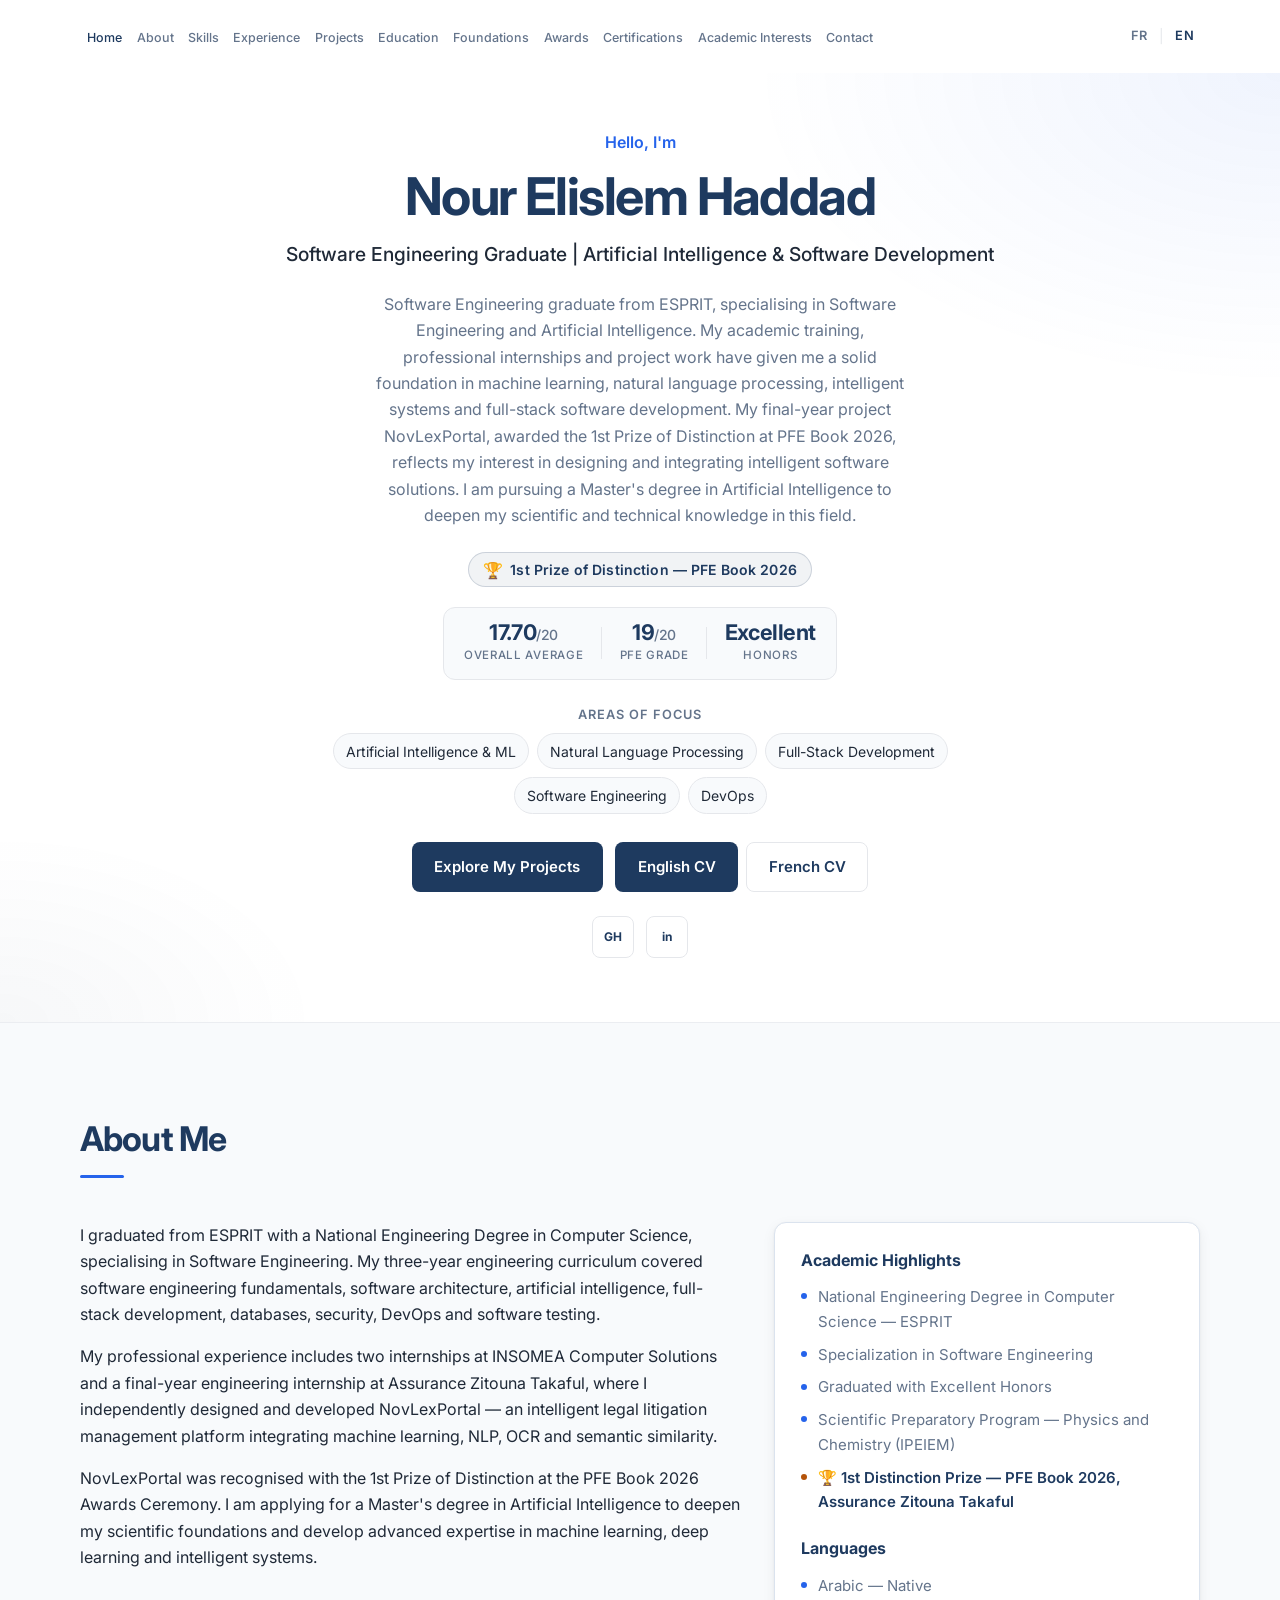
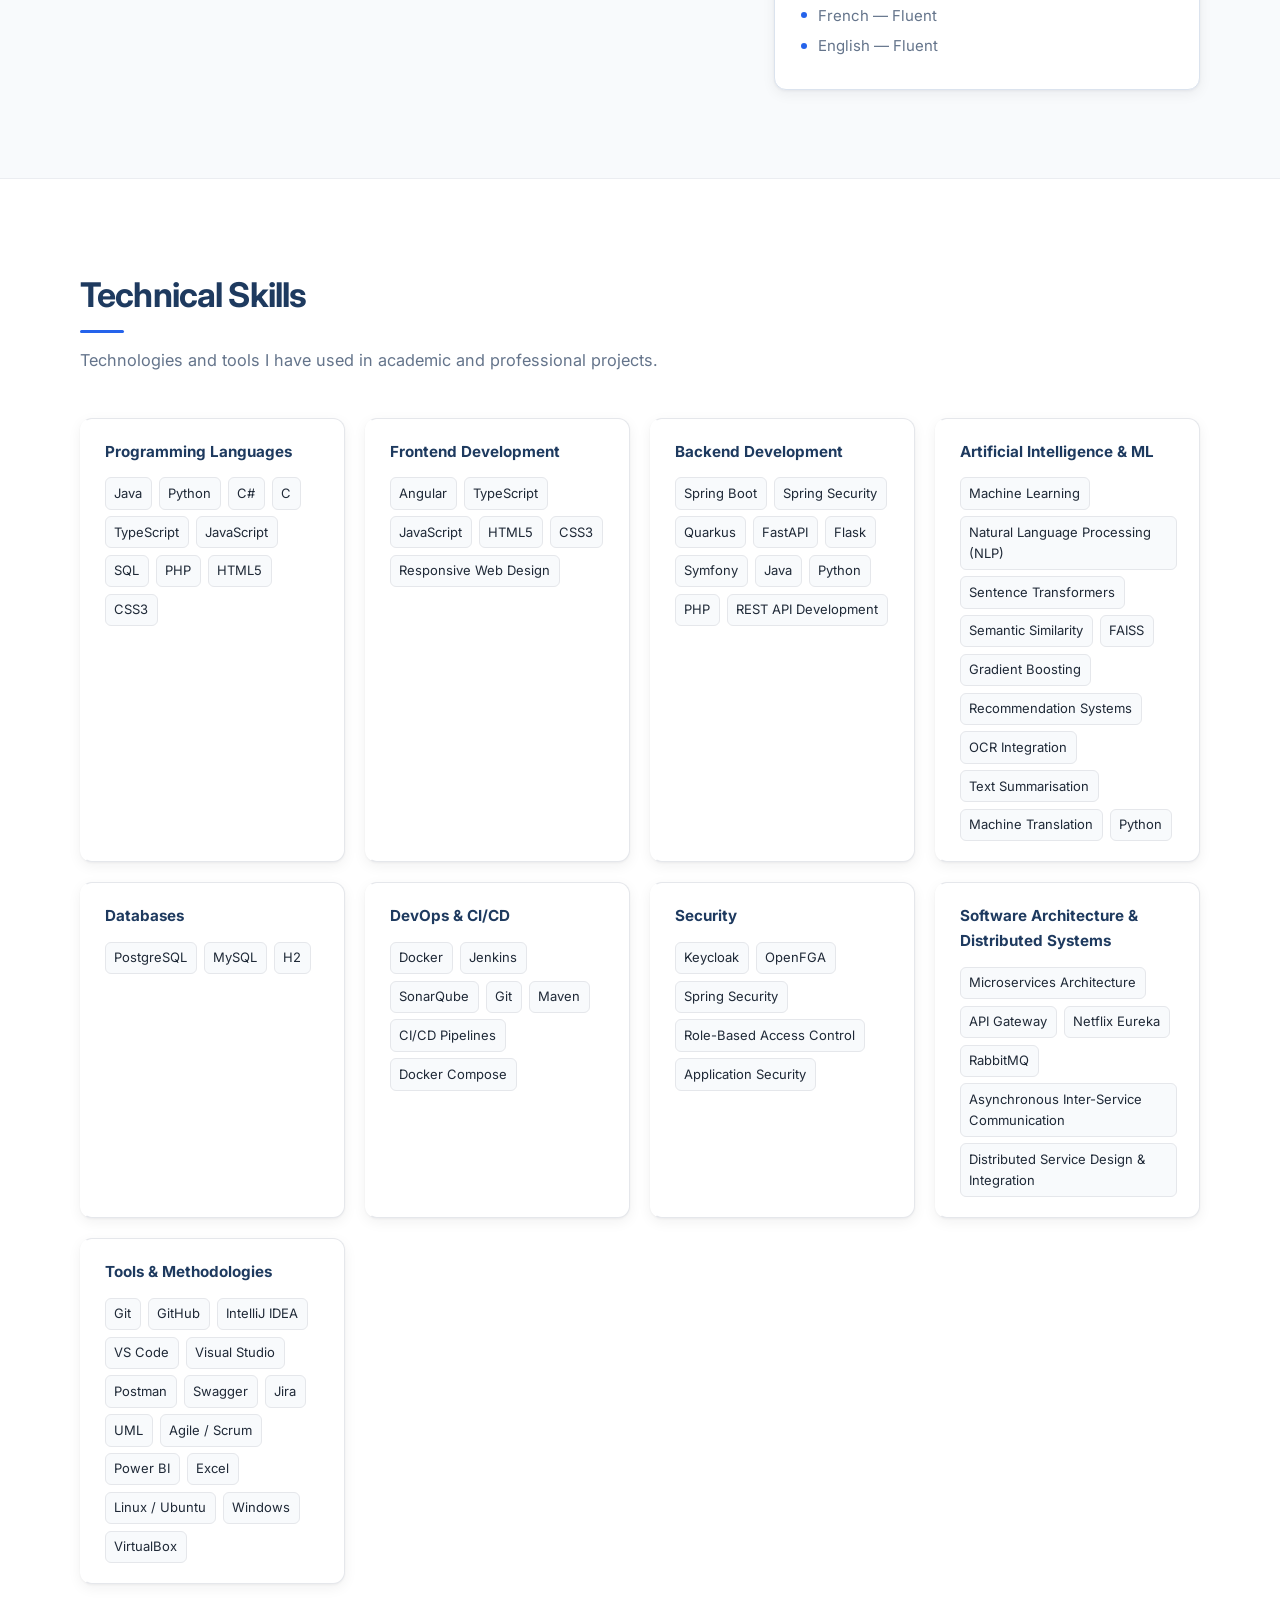
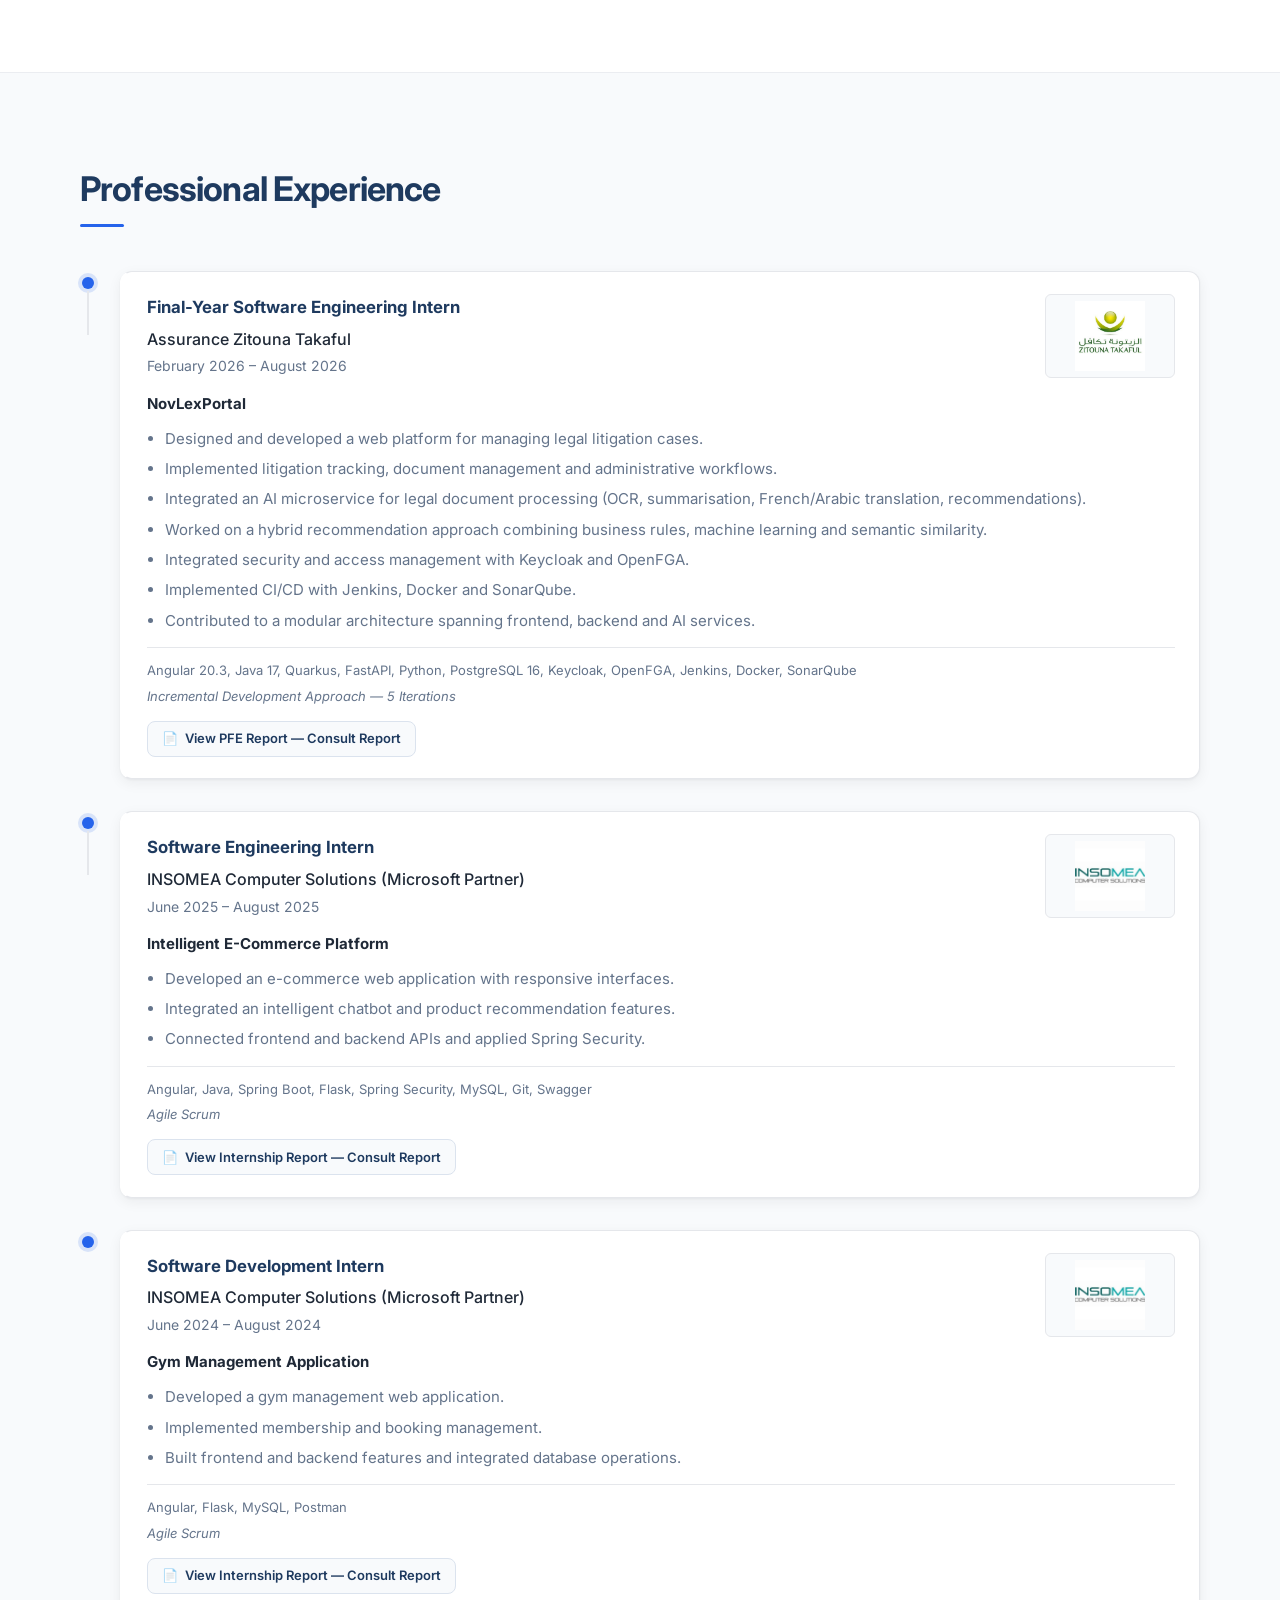
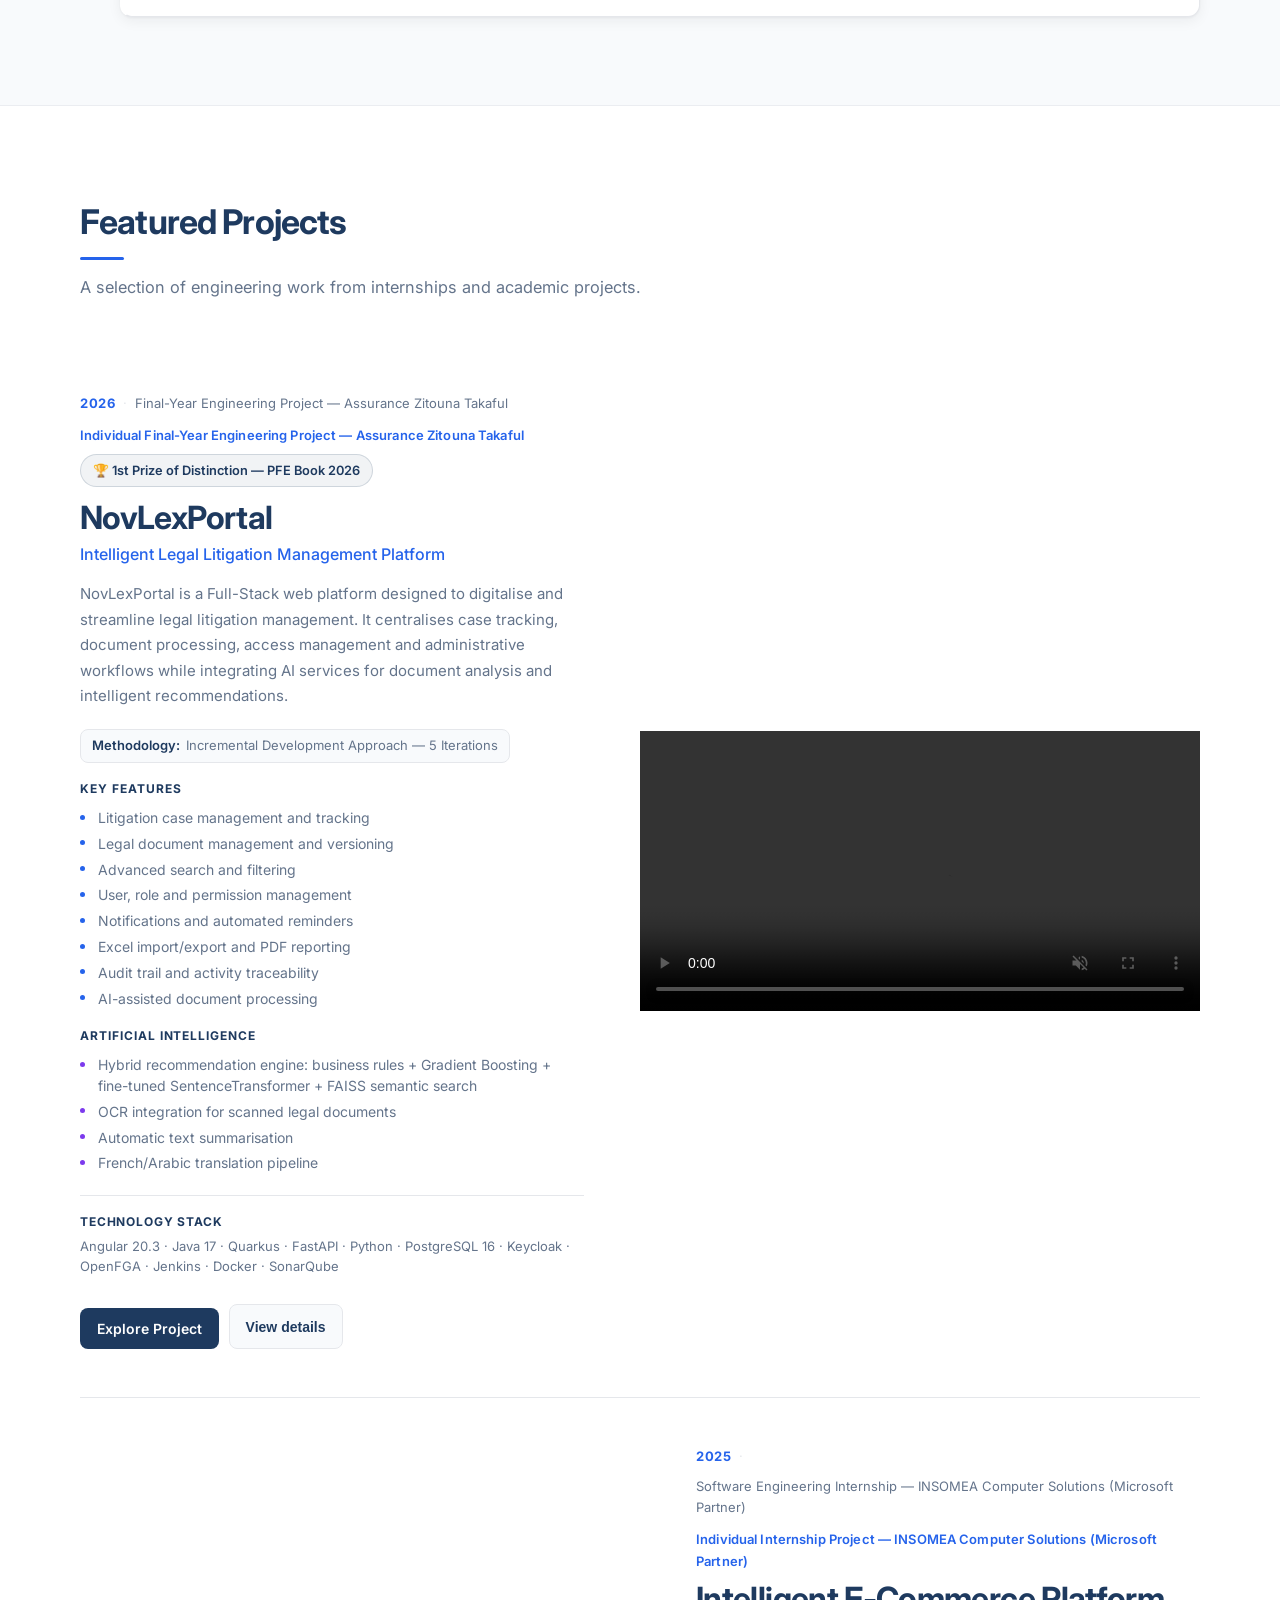
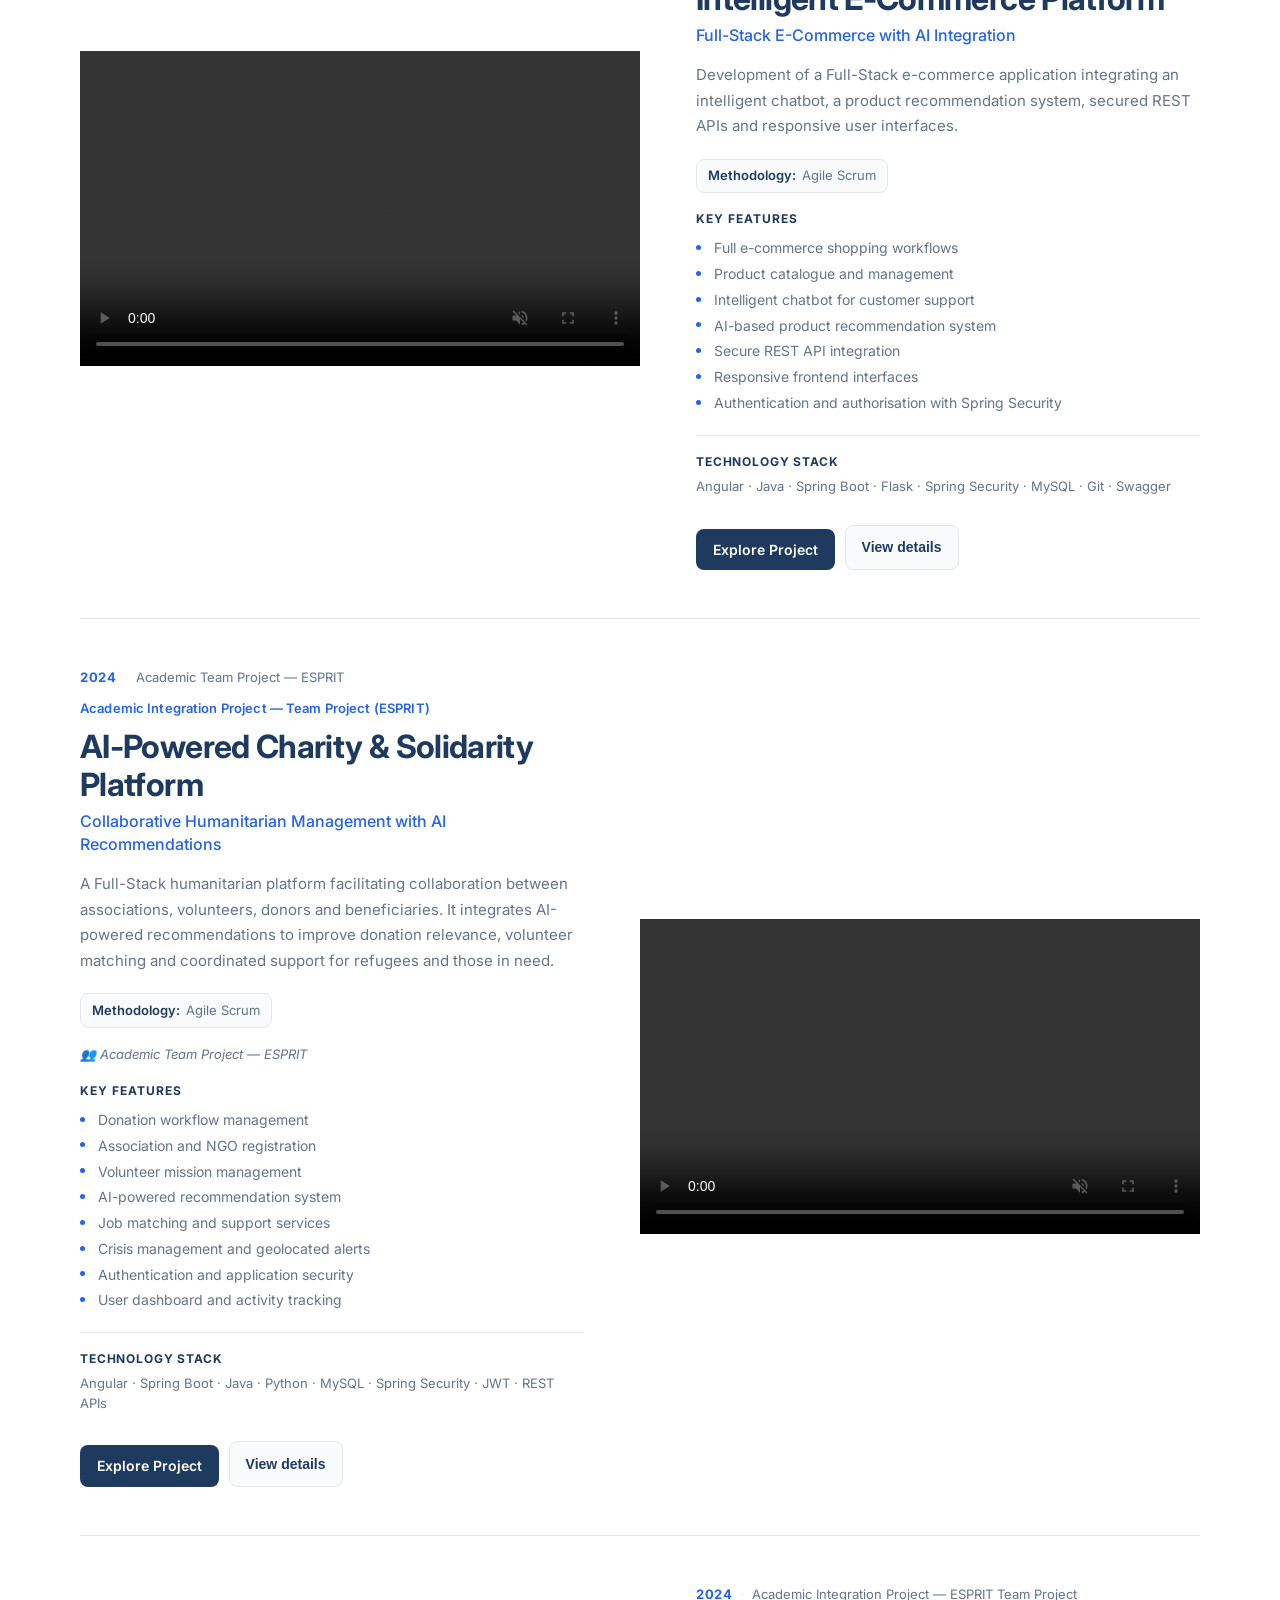
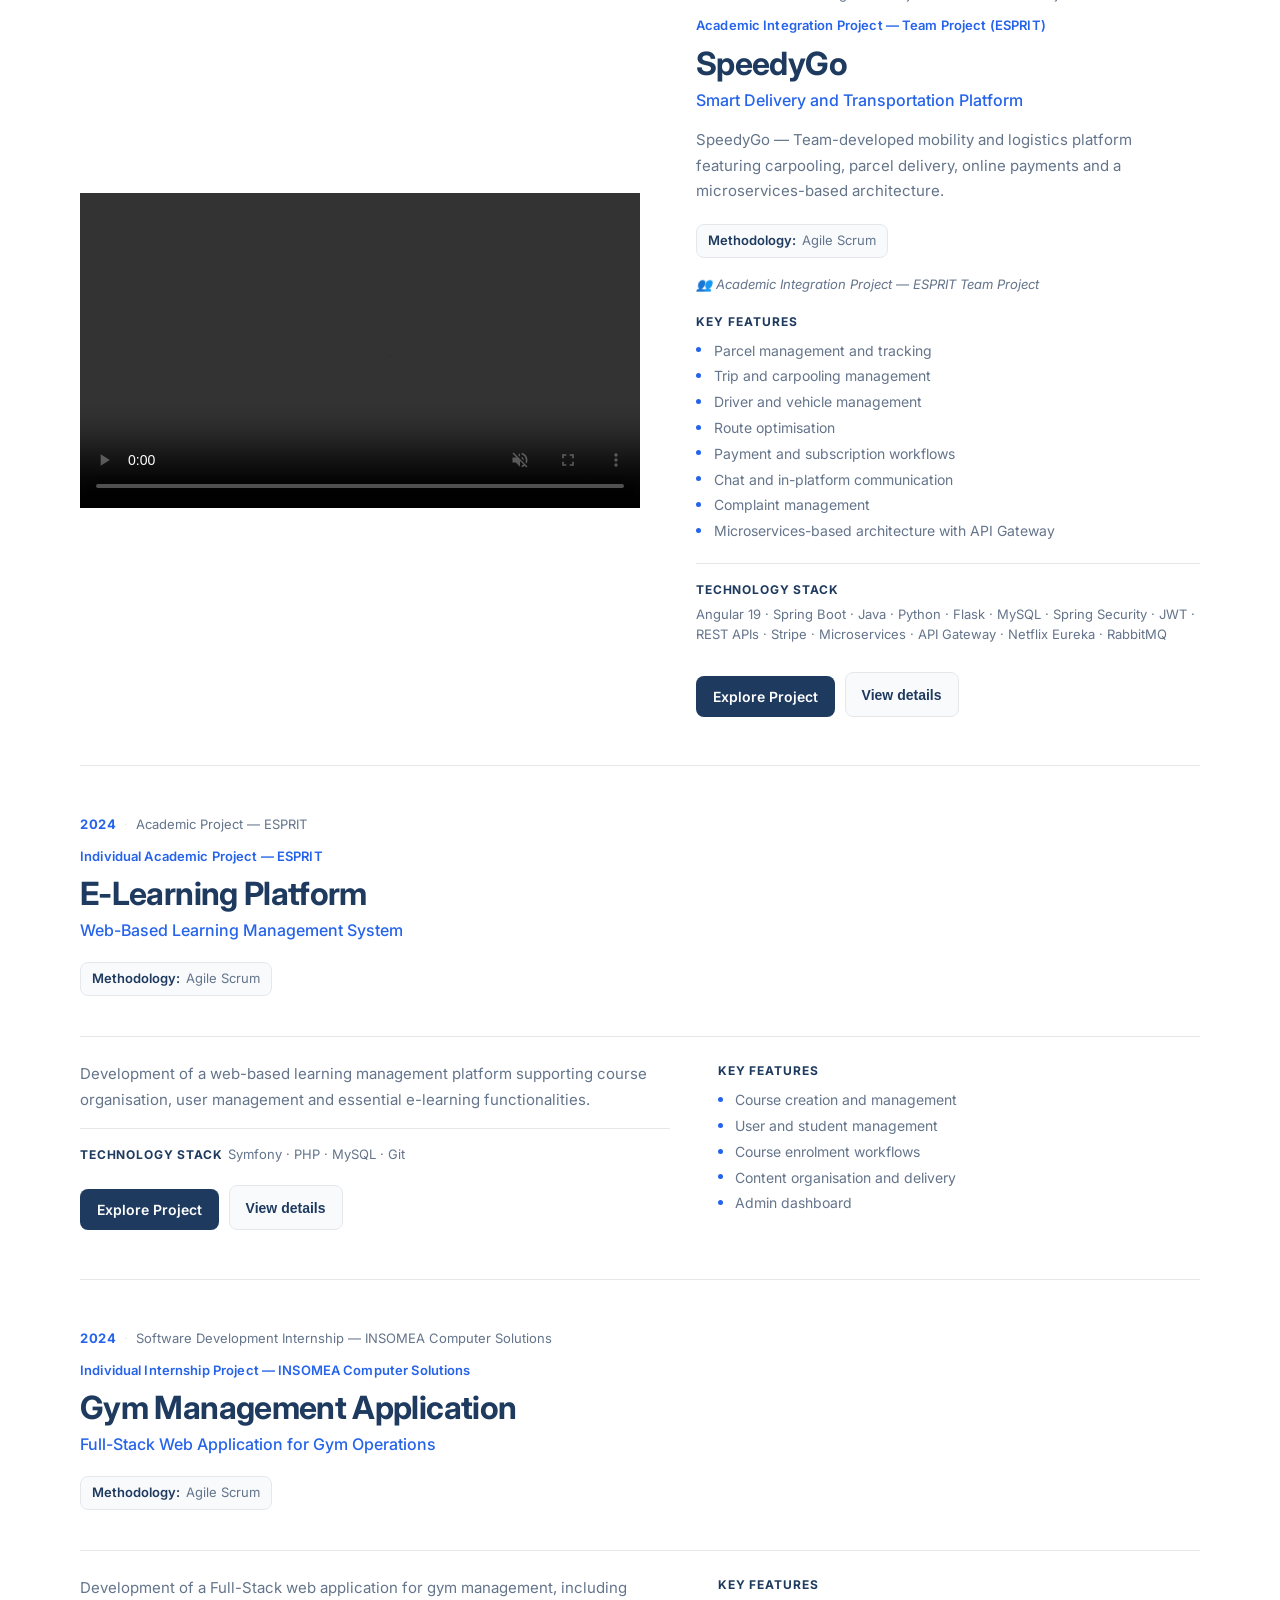
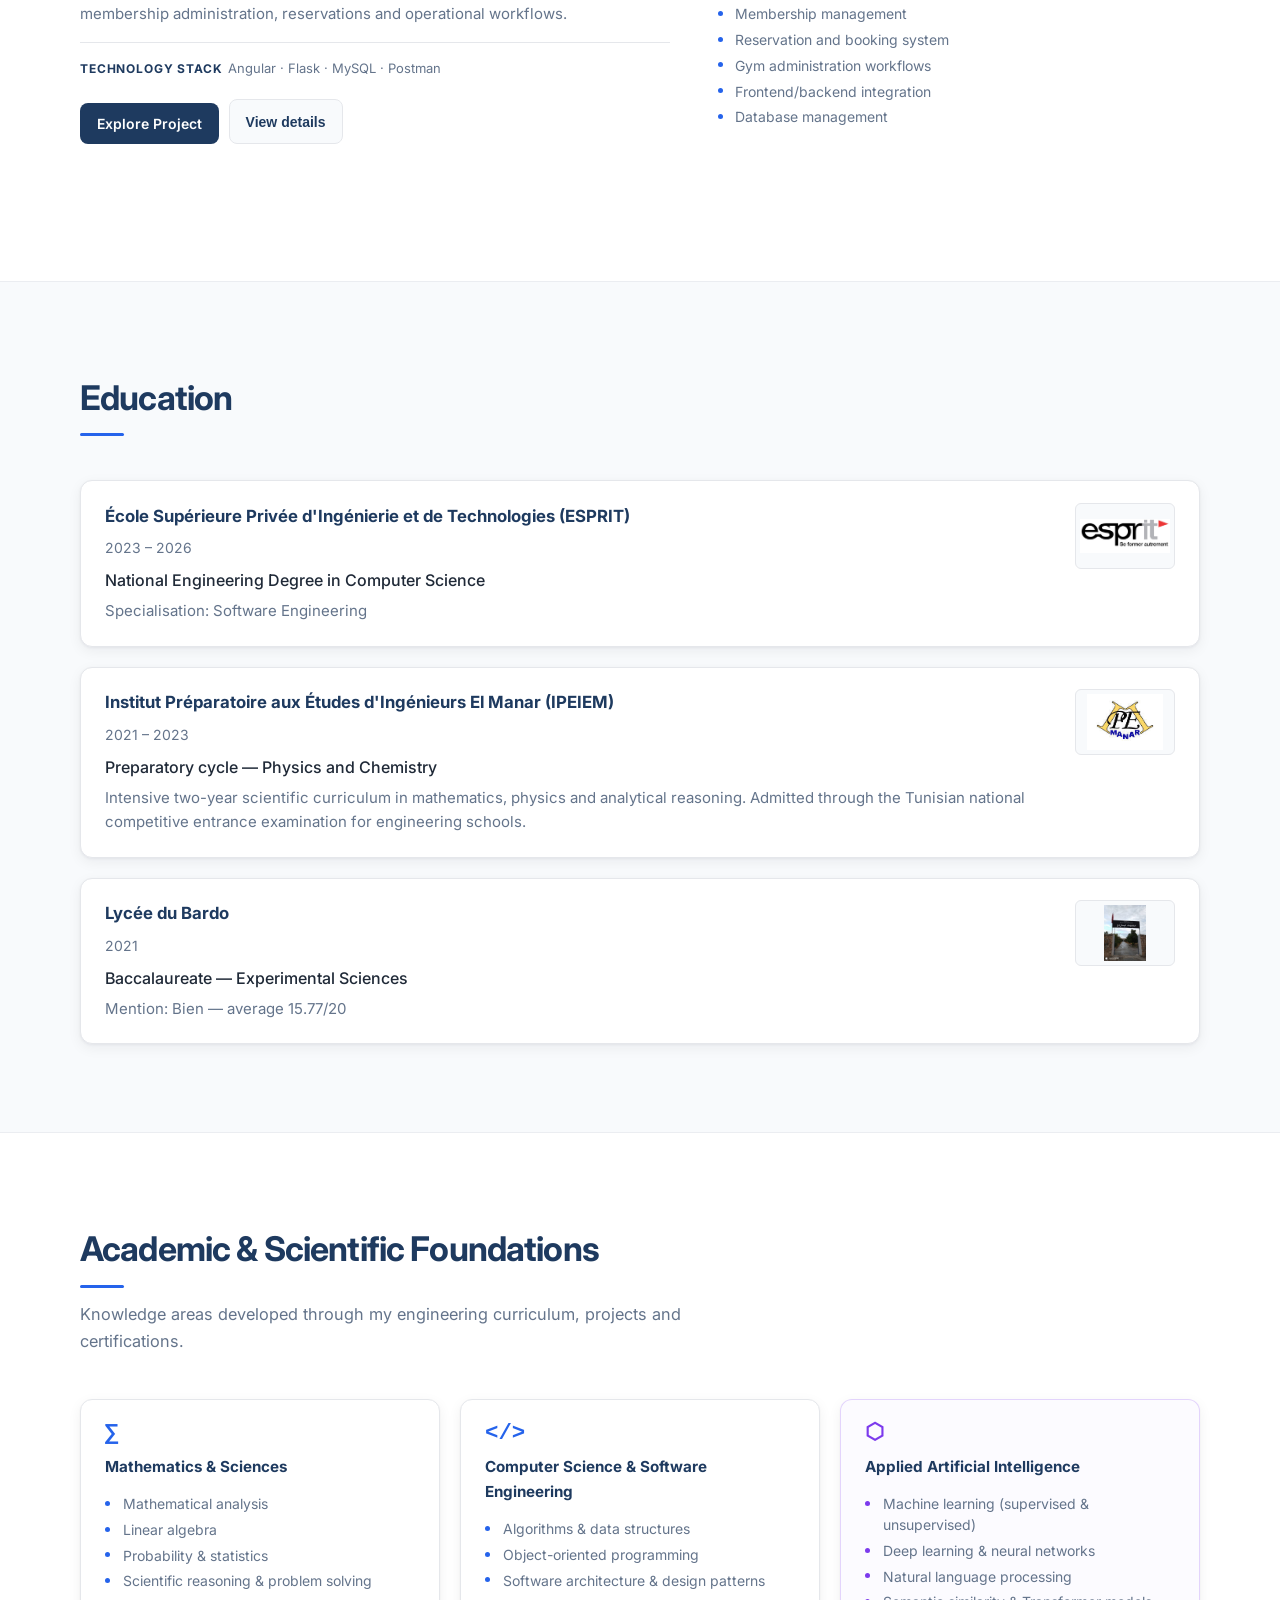
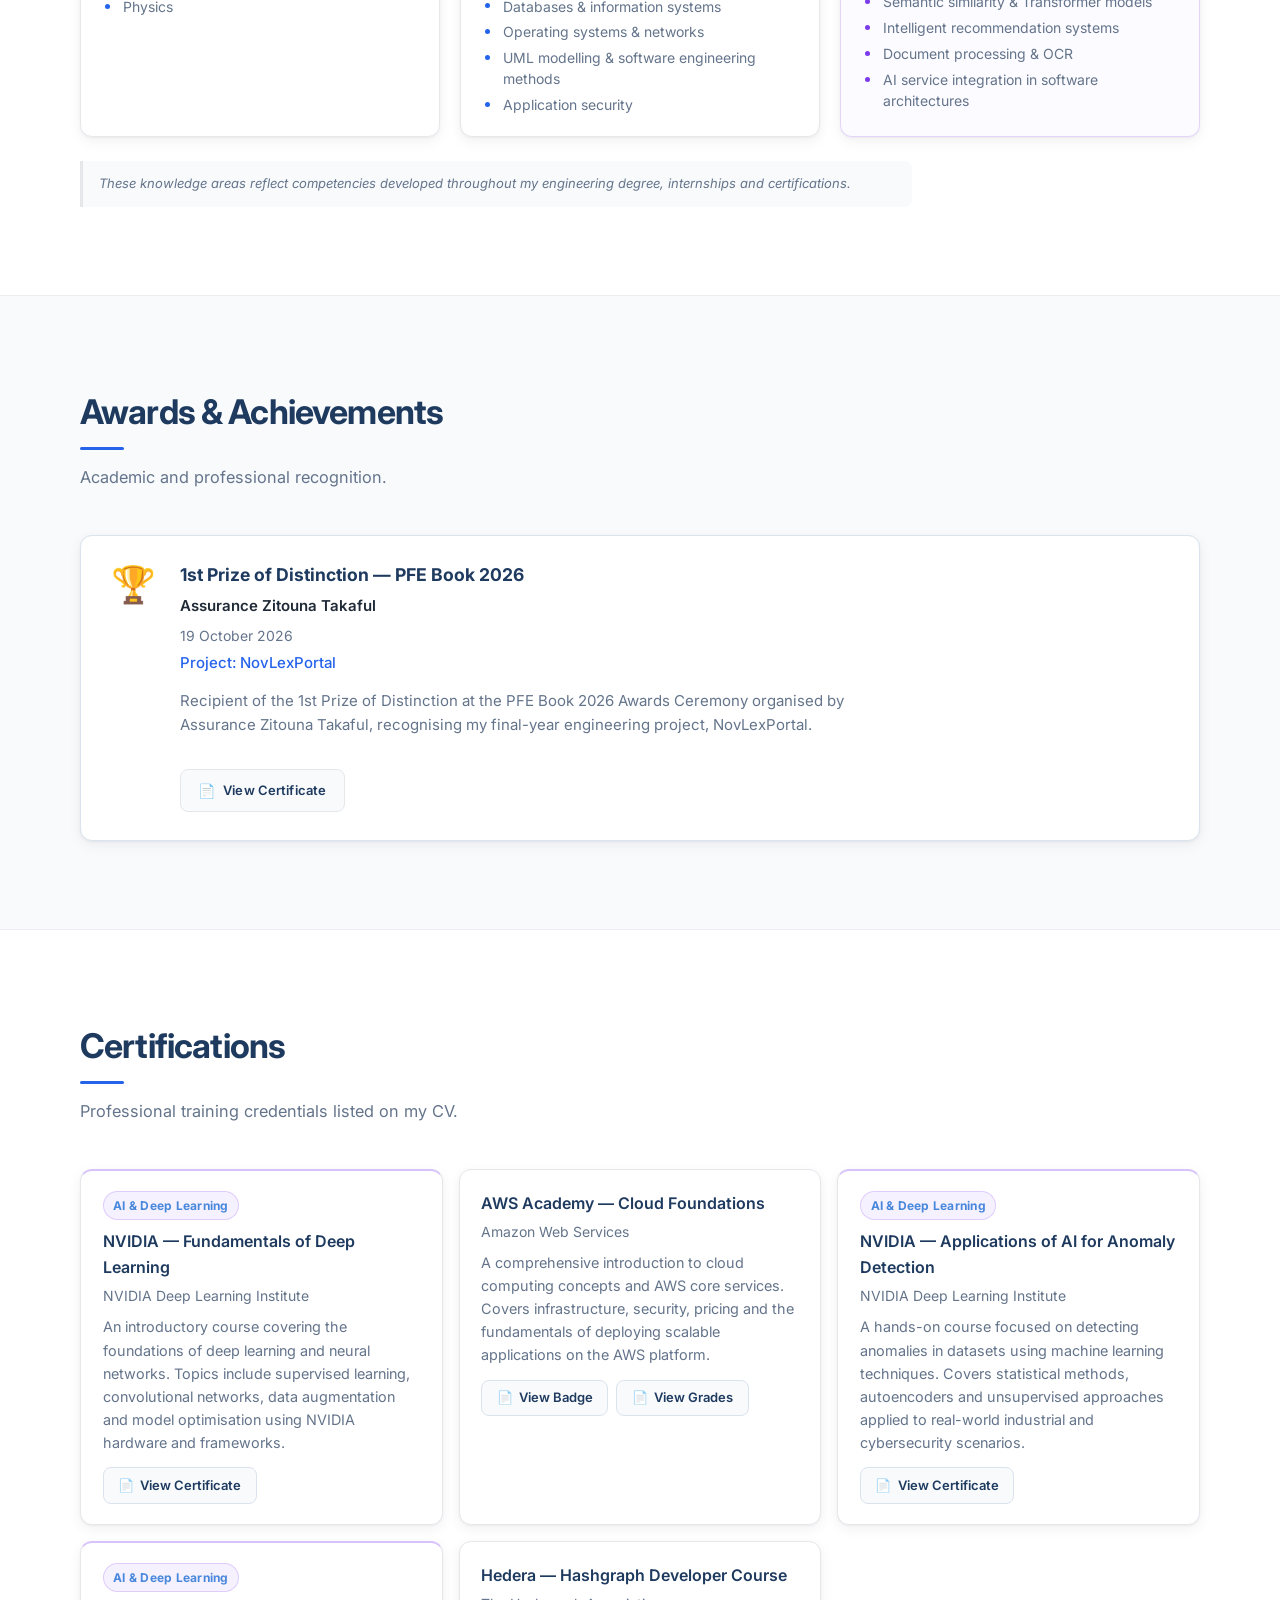
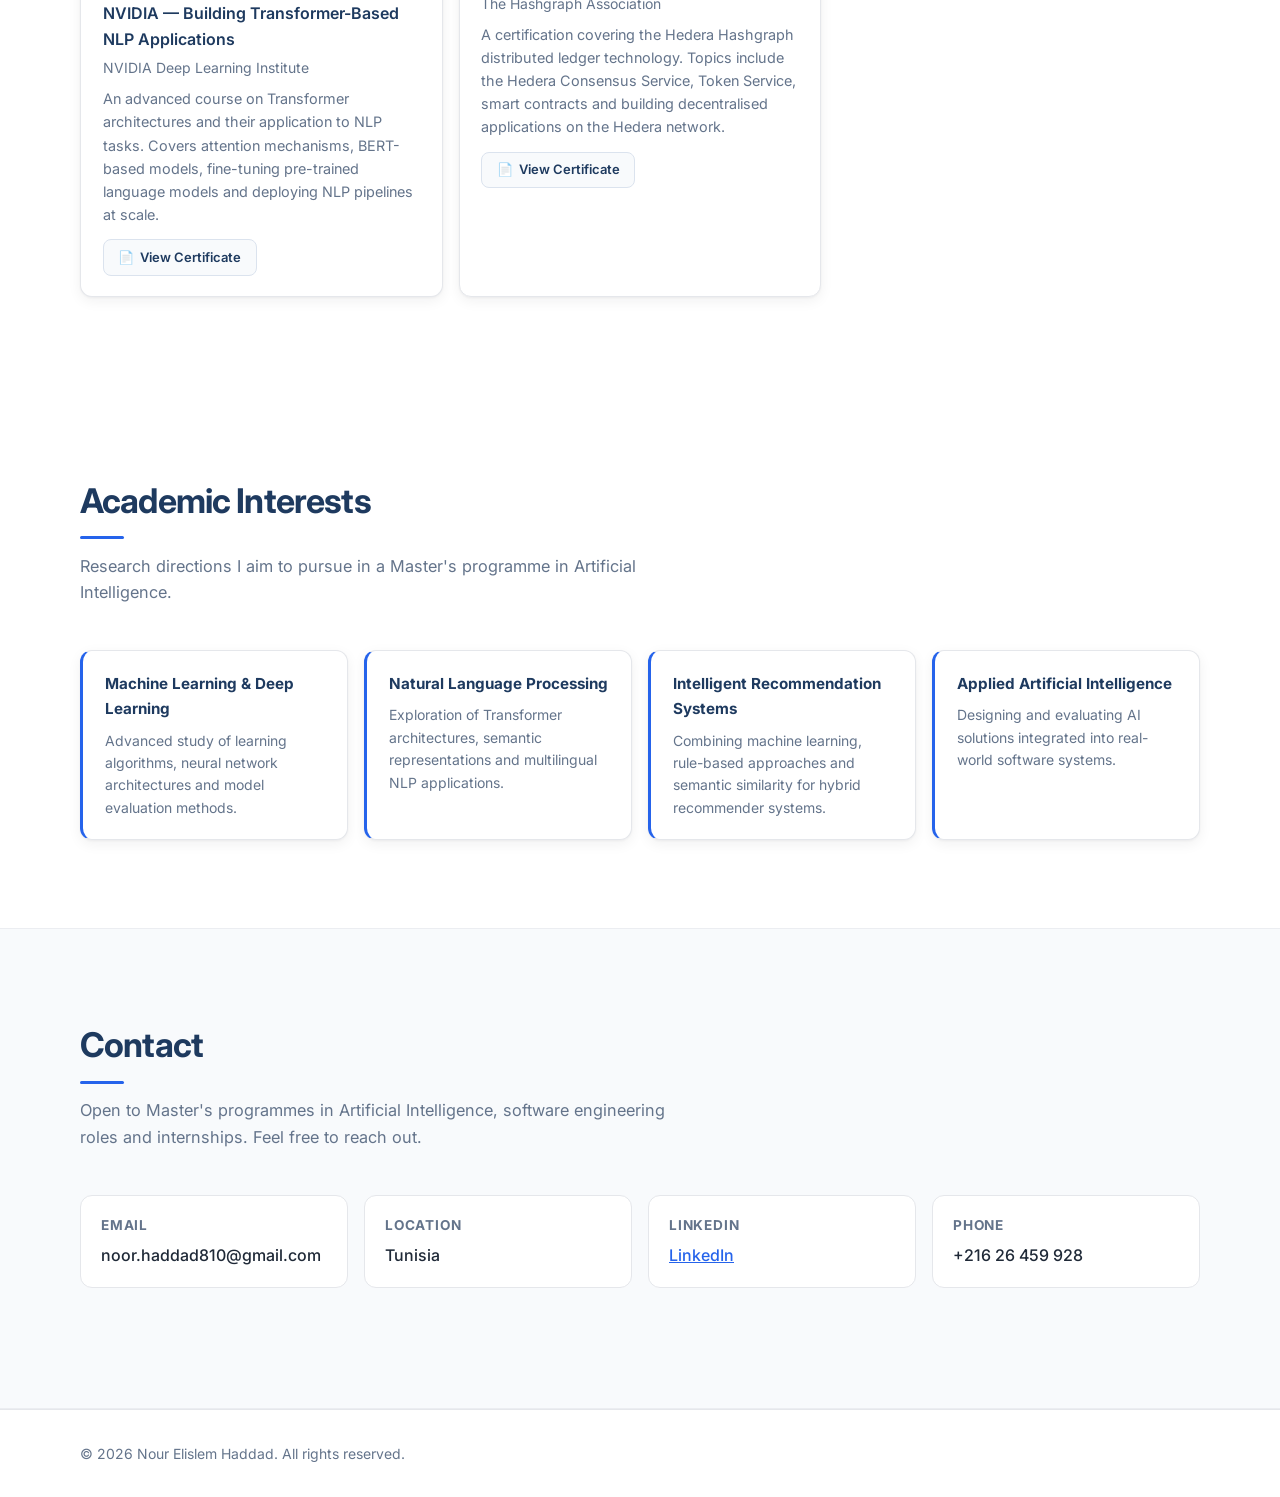
==== commit 06fe4252: "UpdatePortfolio" ====
--- a/index.html
+++ b/index.html
@@ -3,8 +3,8 @@
 <head>
     <meta charset="UTF-8">
     <meta name="viewport" content="width=device-width, initial-scale=1.0">
-    <meta name="description" content="Portfolio of Nour Elislem Haddad — Software Engineering graduate specialising in full-stack development, AI integration and DevOps.">
-    <title>Nour Elislem Haddad | Software Engineer</title>
+    <meta name="description" content="Portfolio of Nour Elislem Haddad — Software Engineering graduate from ESPRIT, Excellent Honours (17.70/20). Master's in AI applicant. Projects in machine learning, NLP, intelligent systems and full-stack development.">
+    <title>Nour Elislem Haddad | Software Engineering Graduate — AI &amp; Software Development</title>
     <link rel="preconnect" href="https://fonts.googleapis.com">
     <link rel="preconnect" href="https://fonts.gstatic.com" crossorigin>
     <link href="https://fonts.googleapis.com/css2?family=Inter:wght@400;500;600;700&display=swap" rel="stylesheet">
@@ -30,8 +30,10 @@
                     <li><a href="#experience" data-i18n="nav.experience">Experience</a></li>
                     <li><a href="#projects" data-i18n="nav.projects">Projects</a></li>
                     <li><a href="#education" data-i18n="nav.education">Education</a></li>
+                    <li><a href="#foundations" data-i18n="nav.foundations">Foundations</a></li>
                     <li><a href="#awards" data-i18n="nav.awards">Awards</a></li>
                     <li><a href="#certifications" data-i18n="nav.certifications">Certifications</a></li>
+                    <li><a href="#academic-interests" data-i18n="nav.interests">Academic Interests</a></li>
                     <li><a href="#contact" data-i18n="nav.contact">Contact</a></li>
                 </ul>
                 <div class="lang-switch" role="group" aria-label="Language">
@@ -49,7 +51,7 @@
                 <div class="hero-text">
                     <p class="greeting" data-i18n="hero.greeting">Hello, I'm</p>
                     <h1 data-i18n="hero.name">Nour Elislem Haddad</h1>
-                    <p class="hero-title" data-i18n="hero.title">Software Engineer | Full-Stack Developer</p>
+                    <p class="hero-title" data-i18n="hero.title">Software Engineering Graduate | Artificial Intelligence &amp; Software Development</p>
                     <p class="description" data-i18n="hero.intro">
                         Software Engineering graduate passionate about building modern, secure and intelligent web applications.
                     </p>
@@ -120,9 +122,9 @@
                         <h3 data-i18n="about.highlightsTitle">Academic highlights</h3>
                         <ul class="highlights-list">
                             <li data-i18n="about.highlightDegree"></li>
+                            <li data-i18n="about.highlightSpec"></li>
                             <li data-i18n="about.highlightHonors"></li>
-                            <li data-i18n="about.highlightAverage"></li>
-                            <li data-i18n="about.highlightPfe"></li>
+                            <li data-i18n="about.highlightPrepa"></li>
                             <li class="highlights-list__award" data-i18n="about.highlightAward"></li>
                         </ul>
                         <h3 class="highlights-sub" data-i18n="about.languagesTitle">Languages</h3>
@@ -174,7 +176,34 @@
             </div>
         </section>
 
-        <section id="awards" class="section">
+        <section id="foundations" class="section">
+            <div class="container">
+                <header class="section-header reveal">
+                    <h2 data-i18n="foundations.title">Academic &amp; Scientific Foundations</h2>
+                    <p class="section-lead" data-i18n="foundations.subtitle"></p>
+                </header>
+                <div class="foundations-grid reveal-group">
+                    <div class="foundation-card">
+                        <div class="foundation-card__icon" aria-hidden="true">∑</div>
+                        <h3 id="foundations-math-title" class="foundation-card__title">Mathematics &amp; Sciences</h3>
+                        <ul id="foundations-math-list" class="foundation-card__list"></ul>
+                    </div>
+                    <div class="foundation-card">
+                        <div class="foundation-card__icon" aria-hidden="true">&lt;/&gt;</div>
+                        <h3 id="foundations-cs-title" class="foundation-card__title">Computer Science &amp; Software Engineering</h3>
+                        <ul id="foundations-cs-list" class="foundation-card__list"></ul>
+                    </div>
+                    <div class="foundation-card foundation-card--ai">
+                        <div class="foundation-card__icon" aria-hidden="true">⬡</div>
+                        <h3 id="foundations-ai-title" class="foundation-card__title">Applied Artificial Intelligence</h3>
+                        <ul id="foundations-ai-list" class="foundation-card__list"></ul>
+                    </div>
+                </div>
+                <p class="foundations-note reveal" data-i18n="foundations.note"></p>
+            </div>
+        </section>
+
+        <section id="awards" class="section section--alt">
             <div class="container">
                 <header class="section-header reveal">
                     <h2 id="awards-title" data-i18n="awards.title">Awards &amp; Achievements</h2>
@@ -204,13 +233,23 @@
             </div>
         </section>
 
-        <section id="certifications" class="section section--alt">
+        <section id="certifications" class="section">
             <div class="container">
                 <header class="section-header reveal">
                     <h2 data-i18n="certifications.title">Certifications</h2>
                     <p class="section-lead" data-i18n="certifications.subtitle"></p>
                 </header>
                 <div id="certifications-list" class="cert-grid reveal-group"></div>
+            </div>
+        </section>
+
+        <section id="academic-interests" class="section">
+            <div class="container">
+                <header class="section-header reveal">
+                    <h2 data-i18n="academicInterests.title">Academic Interests</h2>
+                    <p class="section-lead" data-i18n="academicInterests.subtitle"></p>
+                </header>
+                <div id="academic-interests-grid" class="interests-grid reveal-group"></div>
             </div>
         </section>
 
--- a/style.css
+++ b/style.css
@@ -199,7 +199,7 @@
 .site-nav {
     display: flex;
     align-items: center;
-    gap: 1.5rem;
+    gap: 1rem;
     width: 100%;
     justify-content: space-between;
 }
@@ -222,9 +222,9 @@
 .nav-links a {
     text-decoration: none;
     color: var(--color-text-muted);
-    font-size: 0.85rem;
+    font-size: 0.78rem;
     font-weight: 500;
-    padding: 0.35rem 0.6rem;
+    padding: 0.3rem 0.45rem;
     border-radius: 4px;
     transition: color var(--transition);
     white-space: nowrap;
@@ -289,7 +289,7 @@
     border-radius: 1px;
 }
 
-@media (max-width: 960px) {
+@media (max-width: 1180px) {
     .nav-toggle {
         display: flex;
         margin-left: auto;
@@ -326,6 +326,7 @@
         display: block;
         width: 100%;
         padding: 0.65rem 0;
+        font-size: 0.9375rem;
     }
 
     .lang-switch {
@@ -2270,6 +2271,11 @@
 
 .sidebar-card--centered .report-link {
     margin: 0 auto;
+    white-space: normal;
+    text-align: center;
+    justify-content: center;
+    width: 100%;
+    box-sizing: border-box;
 }
 
 /* ─── Hero Academic Stats ─── */
@@ -2584,23 +2590,17 @@
 /* ── Scroll-reveal: single elements ── */
 .reveal {
     opacity: 0;
-    transform: translateY(24px);
-    transition: opacity 0.55s cubic-bezier(0.22,1,0.36,1),
-                transform 0.55s cubic-bezier(0.22,1,0.36,1);
+    transition: opacity 0.55s cubic-bezier(0.22,1,0.36,1);
 }
 
 .reveal.is-visible {
     opacity: 1;
-    transform: translateY(0);
 }
 
 /* ── Scroll-reveal: staggered group ── */
-/* Children start hidden; JS adds is-visible to the parent */
 .reveal-group > * {
     opacity: 0;
-    transform: translateY(18px);
-    transition: opacity 0.45s cubic-bezier(0.22,1,0.36,1),
-                transform 0.45s cubic-bezier(0.22,1,0.36,1);
+    transition: opacity 0.45s cubic-bezier(0.22,1,0.36,1);
 }
 
 .reveal-group.is-visible > *:nth-child(1)  { transition-delay: 0.04s; }
@@ -2613,7 +2613,6 @@
 
 .reveal-group.is-visible > * {
     opacity: 1;
-    transform: translateY(0);
 }
 
 /* ── Section header: underline grows in on scroll ── */
@@ -2841,7 +2840,6 @@
     /* Kill all transitions for motion */
     .reveal, .reveal-group > * {
         opacity: 1 !important;
-        transform: none !important;
         transition: none !important;
     }
 
@@ -2871,3 +2869,362 @@
         box-shadow: none !important;
     }
 }
+
+/* ═══════════════════════════════════════════
+   ACADEMIC & SCIENTIFIC FOUNDATIONS SECTION
+═══════════════════════════════════════════ */
+
+.foundations-grid {
+    display: grid;
+    grid-template-columns: repeat(auto-fill, minmax(280px, 1fr));
+    gap: 1.25rem;
+    margin-bottom: 1.5rem;
+}
+
+.foundation-card {
+    background: var(--color-surface);
+    border: 1px solid var(--color-border);
+    border-radius: var(--radius-md);
+    padding: 1.35rem 1.5rem;
+    box-shadow: var(--shadow-sm);
+    transition: box-shadow var(--transition), border-color var(--transition);
+}
+
+.foundation-card:hover {
+    border-color: #cbd5e1;
+    box-shadow: var(--shadow-md);
+}
+
+.foundation-card--ai {
+    border-color: rgba(124, 58, 237, 0.2);
+    background: rgba(124, 58, 237, 0.02);
+}
+
+.foundation-card--ai:hover {
+    border-color: rgba(124, 58, 237, 0.35);
+}
+
+.foundation-card__icon {
+    font-size: 1.4rem;
+    line-height: 1;
+    margin-bottom: 0.65rem;
+    color: var(--color-accent);
+    font-weight: 700;
+    font-family: monospace;
+}
+
+.foundation-card--ai .foundation-card__icon {
+    color: #7c3aed;
+}
+
+.foundation-card__title {
+    font-size: 0.95rem;
+    color: var(--color-primary);
+    font-weight: 700;
+    margin-bottom: 0.85rem;
+}
+
+.foundation-card__list {
+    list-style: none;
+    padding: 0;
+    display: flex;
+    flex-direction: column;
+    gap: 0.3rem;
+}
+
+.foundation-card__list li {
+    position: relative;
+    padding-left: 1.1rem;
+    font-size: 0.875rem;
+    color: var(--color-text-muted);
+    line-height: 1.5;
+}
+
+.foundation-card__list li::before {
+    content: "";
+    position: absolute;
+    left: 0;
+    top: 0.55em;
+    width: 5px;
+    height: 5px;
+    border-radius: 50%;
+    background: var(--color-accent);
+}
+
+.foundation-card--ai .foundation-card__list li::before {
+    background: #7c3aed;
+}
+
+.foundations-note {
+    font-size: 0.8125rem;
+    color: var(--color-text-muted);
+    font-style: italic;
+    max-width: 52rem;
+    padding: 0.75rem 1rem;
+    background: var(--color-bg-alt);
+    border-left: 3px solid var(--color-border);
+    border-radius: 0 var(--radius-sm) var(--radius-sm) 0;
+    margin-top: 0.5rem;
+}
+
+/* ═══════════════════════════════════════════
+   ACADEMIC INTERESTS SECTION
+═══════════════════════════════════════════ */
+
+.interests-grid {
+    display: grid;
+    grid-template-columns: repeat(auto-fill, minmax(240px, 1fr));
+    gap: 1rem;
+}
+
+.interest-card {
+    background: var(--color-surface);
+    border: 1px solid var(--color-border);
+    border-radius: var(--radius-md);
+    padding: 1.25rem 1.35rem;
+    box-shadow: var(--shadow-sm);
+    border-left: 3px solid var(--color-accent);
+    transition: box-shadow var(--transition), border-color var(--transition);
+}
+
+.interest-card:hover {
+    box-shadow: var(--shadow-md);
+    border-color: var(--color-accent);
+}
+
+.interest-card__title {
+    font-size: 0.95rem;
+    color: var(--color-primary);
+    font-weight: 700;
+    margin-bottom: 0.5rem;
+}
+
+.interest-card__desc {
+    font-size: 0.875rem;
+    color: var(--color-text-muted);
+    line-height: 1.6;
+    margin: 0;
+}
+
+/* ═══════════════════════════════════════════
+   CERTIFICATION AI BADGE
+═══════════════════════════════════════════ */
+
+.cert-card--ai {
+    border-top: 2px solid rgba(124, 58, 237, 0.3);
+}
+
+.cert-ai-badge {
+    display: inline-flex;
+    align-items: center;
+    gap: 0.3rem;
+    margin-bottom: 0.5rem;
+    padding: 0.2rem 0.6rem;
+    background: rgba(124, 58, 237, 0.07);
+    border: 1px solid rgba(124, 58, 237, 0.2);
+    border-radius: 999px;
+    font-size: 0.75rem;
+    font-weight: 700;
+    color: #4888dc;
+    letter-spacing: 0.02em;
+}
+
+/* ═══════════════════════════════════════════
+   AI METHODOLOGY SECTION (novlexportal)
+═══════════════════════════════════════════ */
+
+.ai-method-grid {
+    display: grid;
+    grid-template-columns: repeat(auto-fill, minmax(260px, 1fr));
+    gap: 1rem;
+    margin-top: 0.75rem;
+}
+
+.ai-method-block {
+    background: rgba(124, 58, 237, 0.03);
+    border: 1px solid rgba(124, 58, 237, 0.15);
+    border-radius: var(--radius-sm);
+    padding: 1rem 1.15rem;
+}
+
+.ai-method-block__title {
+    font-size: 0.8rem;
+    font-weight: 700;
+    text-transform: uppercase;
+    letter-spacing: 0.07em;
+    color: #7c3aed;
+    margin-bottom: 0.6rem;
+}
+
+.ai-method-block p {
+    font-size: 0.875rem;
+    color: var(--color-text-muted);
+    line-height: 1.65;
+    margin: 0;
+}
+
+.ai-method-block ul {
+    list-style: none;
+    padding: 0;
+    margin: 0;
+    display: flex;
+    flex-direction: column;
+    gap: 0.35rem;
+}
+
+.ai-method-block li {
+    position: relative;
+    padding-left: 1rem;
+    font-size: 0.875rem;
+    color: var(--color-text-muted);
+    line-height: 1.55;
+}
+
+.ai-method-block li::before {
+    content: "";
+    position: absolute;
+    left: 0;
+    top: 0.55em;
+    width: 5px;
+    height: 5px;
+    border-radius: 50%;
+    background: #7c3aed;
+}
+
+/* ═══════════════════════════════════════════
+   ARCHITECTURE DIAGRAM (novlexportal)
+═══════════════════════════════════════════ */
+
+.arch-diagram {
+    display: flex;
+    flex-direction: column;
+    gap: 0;
+    margin-top: 1.25rem;
+    border: 1px solid var(--color-border);
+    border-radius: var(--radius-md);
+    overflow: hidden;
+}
+
+.arch-layer {
+    padding: 0.85rem 1.25rem;
+    display: flex;
+    align-items: center;
+    gap: 1rem;
+    flex-wrap: wrap;
+}
+
+.arch-layer--frontend { background: rgba(37, 99, 235, 0.05); border-bottom: 1px solid var(--color-border); }
+.arch-layer--backend  { background: rgba(30, 58, 95, 0.05);  border-bottom: 1px solid var(--color-border); }
+.arch-layer--ai       { background: rgba(124, 58, 237, 0.05); }
+.arch-layer--iam      { background: rgba(220, 38, 38, 0.04); }
+.arch-layer--devops   { background: rgba(5, 150, 105, 0.04); }
+
+.arch-layer__label {
+    font-size: 0.75rem;
+    font-weight: 700;
+    text-transform: uppercase;
+    letter-spacing: 0.07em;
+    color: var(--color-primary);
+    min-width: 100px;
+    flex-shrink: 0;
+}
+
+.arch-layer__items {
+    display: flex;
+    flex-wrap: wrap;
+    gap: 0.35rem;
+}
+
+.arch-tag {
+    font-size: 0.78rem;
+    padding: 0.2rem 0.55rem;
+    background: var(--color-surface);
+    border: 1px solid var(--color-border);
+    border-radius: 6px;
+    color: var(--color-text);
+    font-weight: 500;
+}
+
+.arch-tag--sub {
+    color: var(--color-text-muted);
+    font-weight: 400;
+    border-style: dashed;
+}
+
+.arch-arrow {
+    text-align: center;
+    font-size: 0.75rem;
+    color: var(--color-text-muted);
+    padding: 0.3rem 1.25rem;
+    background: var(--color-bg-alt);
+    border-bottom: 1px solid var(--color-border);
+    letter-spacing: 0.05em;
+}
+
+.arch-cols {
+    display: grid;
+    grid-template-columns: repeat(3, 1fr);
+    border-top: 1px solid var(--color-border);
+}
+
+.arch-cols .arch-layer {
+    border-bottom: none;
+    border-right: 1px solid var(--color-border);
+}
+
+.arch-cols .arch-layer:last-child {
+    border-right: none;
+}
+
+@media (max-width: 640px) {
+    .arch-cols {
+        grid-template-columns: 1fr;
+    }
+    .arch-cols .arch-layer {
+        border-right: none;
+        border-bottom: 1px solid var(--color-border);
+    }
+    .arch-cols .arch-layer:last-child {
+        border-bottom: none;
+    }
+}
+
+/* ═══════════════════════════════════════════
+   SIDEBAR INSTITUTION (project detail pages)
+═══════════════════════════════════════════ */
+
+.sidebar-institution {
+    display: flex;
+    align-items: flex-start;
+    gap: 0.75rem;
+    margin-top: 0.25rem;
+}
+
+.sidebar-logo {
+    width: 56px;
+    height: 44px;
+    object-fit: contain;
+    object-position: center;
+    flex-shrink: 0;
+    border-radius: 6px;
+    background: var(--color-bg-alt);
+    border: 1px solid var(--color-border);
+    padding: 4px;
+}
+
+.sidebar-info-text {
+    flex: 1;
+    min-width: 0;
+}
+
+.sidebar-info-text p {
+    font-size: 0.8125rem;
+    color: var(--color-text-muted);
+    line-height: 1.5;
+    margin-bottom: 0.15rem;
+}
+
+.sidebar-info-text p:first-child {
+    font-weight: 600;
+    color: var(--color-text);
+}
